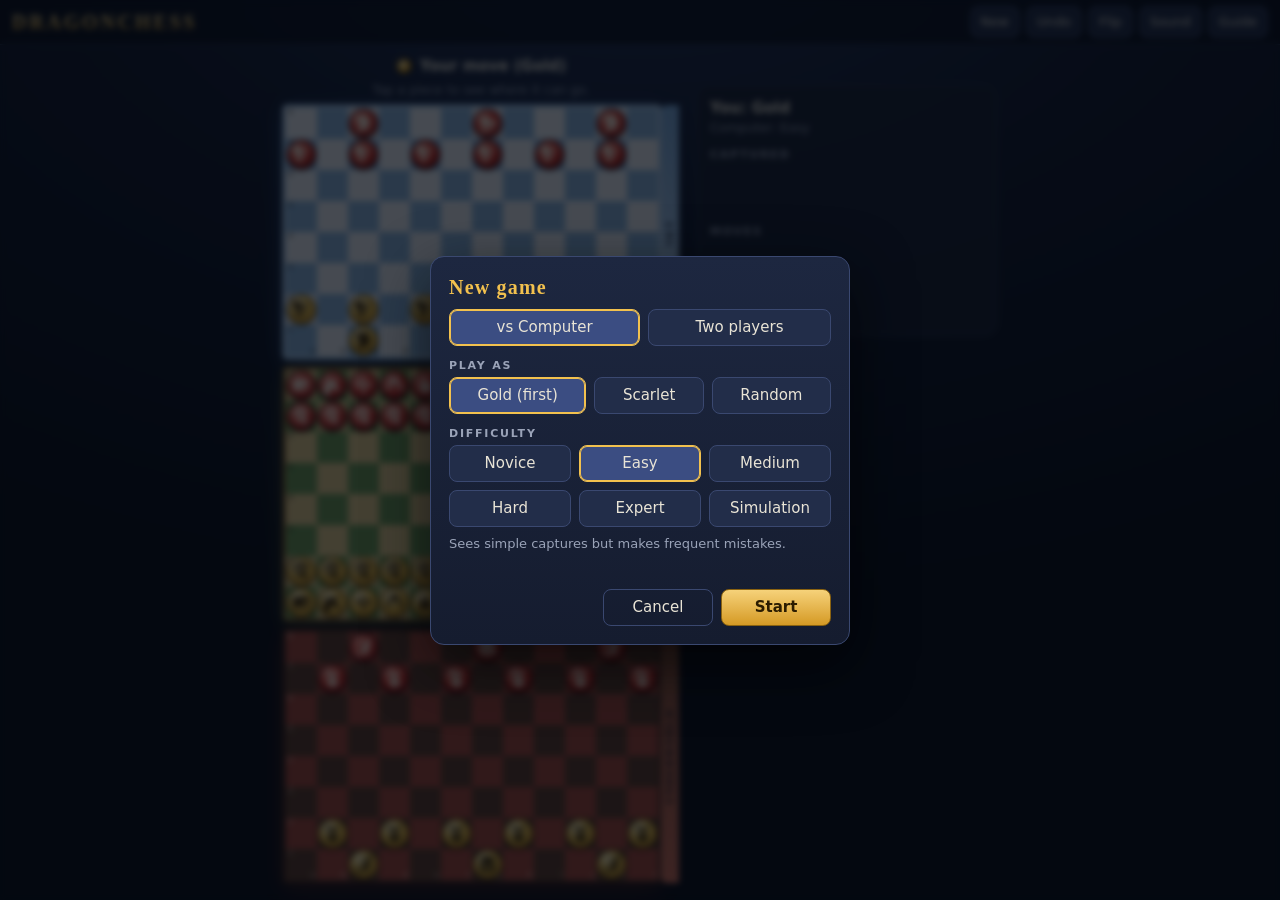
==== index.html @ 4b5217d4 "Wyvern: tighten King test; keep no-cache hint to the Wyvern page only Claude-Session: https://claude" ====
<!DOCTYPE html>
<html lang="en">
<head>
<meta charset="utf-8">
<meta name="viewport" content="width=device-width,initial-scale=1,viewport-fit=cover">

<meta name="theme-color" content="#0d1322">
<title>Dragonchess</title>
<link rel="icon" href="data:image/svg+xml,%3Csvg%20xmlns%3D%22http%3A%2F%2Fwww.w3.org%2F2000%2Fsvg%22%20viewBox%3D%220%200%20512%20512%22%3E%3Ccircle%20cx%3D%22256%22%20cy%3D%22256%22%20r%3D%22256%22%20fill%3D%22%23d59a25%22%2F%3E%3Cpath%20transform%3D%22translate(64%2064)%20scale(.75)%22%20fill%3D%22%233b2500%22%20d%3D%22M188.8%2020.38c-5.3%2026.85%204.6%2055.74%2034.1%2086.52%2011.2-7.29%2031.6-10.94%2050-8.16-46-22.31-66.5-47.13-84.1-78.36zM29.19%2026.62C43.56%2073.08%2081.09%20128.8%20129.6%20168.3%2093.51%20166%2049.93%20153.1%2018.76%20143c24.96%2035.2%2064.17%2052.9%20103.34%2066.3C97.13%20227%2066.99%20245%2018.66%20248c54.64%2019.2%20107.54%208.9%20131.34.7-17.9%2034.9-100.72%2066.2-122.31%2077%2053.26%204.2%20121.71-11%20167.01-32.9%2010%2024.6-1.6%2053.2-10.1%2077.8-1.9%204.5-3.8%208.9-5.7%2013.3%205.1-3.5%2010.1-7%2014.9-10.6%2023.6-16.2%2047.8-31.9%2059.5-58.8%2026.1%2031.2%2062.7%2062.1%20107%2085.4%2017.4%2022.1%2028.3%2049%2034.2%2073.8%208.3-19.1%2013.8-40.2%209.7-60.3%2024.5-3.6%2035.6-29.7%2035.5-54.4-12.6%206.2-15.1%206.3-31.2%208.2%200-10.1.6-12.5-3-28.7-10.3%208.4-21%2011.2-30.8%2011.8%202.1-7.6%203-19.5%203.7-27.3-13%207.1-19.2%209.7-30.1%2010.8-.4-10.9-.1-20-4.1-30.4-29.6%2019-48.6%201.5-68-21.3%2019.8-17%2096.4-21.8%2095.1%207.1%2014-7.3%2018.8-11.2%2023.6-15.9%209.1%208.5%2013.4%2020.9%2015.1%2031.4%209.3-9.4%2010.3-10.5%2017.1-23.8%205.7%2010.1%208.8%2017%2010.7%2030.6%208.5-6.2%2015.4-13.1%2019.8-21.4%207.5%2015.5%208.3%2016%2012.4%2033%2017.8-13.1%2021.8-31.2%2022.8-47.6%202-33-.3-108.2-31-142.9%201.7%2036.3-13.1%2070-33.8%2080.7-12.6%204.9-96.5-74.6-137.6-93.3-23.5-10.2-48.1%207.1-67.8%209.3C147%20106.2%2083.57%2070.94%2029.19%2026.62zM296.1%20152.8c13.3%2020.9%2032.2%2036.9%2060.1%2055-19.4%202.9-65.8-6.7-77.7-24-5.5-7.9%207.1-21.3%2017.6-31zM180.6%20319.1c-14.4%206.2-29.2%2010.9-43.8%2014.3-2.4%203.6-4.6%207.1-6.7%2010.5%2014.8%205.3%2031.5%207%2044.1%202.8%203.3-9.8%205.5-19.3%206.4-27.6zm-68%2019.1l-10.2%201.5c-31.81%2036.6-61.9%20103.2-48.24%20151.9h36.13c-11.12-37.7-16.53-87.1%2022.31-153.4zm8.5%2021.5c-5.9%2011.4-10.4%2022.1-13.8%2032.1%2012.9%206.7%2029.1%208.9%2044.8%208.2%204.6-10.5%209.8-21.8%2014.6-33.3-15.4%201.8-31.4-1.4-45.6-7zm111.4%206.6c-12%2010.5-25.2%2020.3-38.9%2029.6%207%2034%2033.4%2063.4%2073.9%2095.7h83.3c-57.2-31.8-94.6-73.3-118.3-125.3zm-130%2043.2c-2.5%2011.8-3.3%2022.7-3%2032.9%2037.3%2014.2%2062.5%2013.5%2097.5%204.1-7.2-10.3-13-21-16.9-32.3-32.7%209.4-55.4%205.7-77.6-4.7zm106.6%2052.4c-38.1%2010.9-68.8%2013.2-107.5.3%201.8%2010.4%204.5%2020.1%207.5%2029.4h130.1c-11.3-9.8-21.4-19.6-30.1-29.7z%22%2F%3E%3C%2Fsvg%3E">
<style>
:root{--cell:36px;--gold:#f2c14e;--ink:#e9e4d6;--dim:#9aa3b8;--bg:#0d1322;--card:#182033;--line:#2b3654}
*{box-sizing:border-box;-webkit-tap-highlight-color:transparent}
html,body{margin:0;height:100%}
body{background:radial-gradient(1200px 700px at 50% -10%,#24345c 0%,#111a30 45%,#080c17 100%) fixed #0d1322;color:var(--ink);
  font:15px/1.4 "Segoe UI",system-ui,-apple-system,Roboto,Helvetica,Arial,sans-serif;overscroll-behavior:none;touch-action:manipulation;
  -webkit-user-select:none;user-select:none}
button{font:inherit;color:var(--ink);background:#222d49;border:1px solid #3a4870;border-radius:8px;padding:7px 12px;cursor:pointer;
  transition:background .15s,border-color .15s,transform .05s}
button:hover{background:#2c3a5e;border-color:#5669a0}
button:active{transform:translateY(1px)}
button:focus-visible{outline:2px solid var(--gold);outline-offset:2px}
button.primary{background:linear-gradient(#f6d27a,#d59a25);color:#2b1c00;border-color:#8a6210;font-weight:700}
button.primary:hover{background:linear-gradient(#ffe096,#e0a52c)}
button.ghost{background:transparent}
button.on{background:#3b4d82;border-color:var(--gold);box-shadow:0 0 0 1px var(--gold) inset}
button.off{opacity:.55}

#top{display:flex;align-items:center;justify-content:space-between;gap:8px;padding:6px 12px;padding-top:max(6px,env(safe-area-inset-top));
  background:rgba(8,12,23,.72);border-bottom:1px solid var(--line);-webkit-backdrop-filter:blur(6px);backdrop-filter:blur(6px)}
#top h1{margin:0;font:700 20px/1 Georgia,"Palatino Linotype","Times New Roman",serif;letter-spacing:.14em;text-transform:uppercase;
  background:linear-gradient(#ffe7a3,#d59a25);-webkit-background-clip:text;background-clip:text;color:transparent}
#top nav{display:flex;gap:6px}
#top nav button{padding:6px 10px;font-size:13px}

#main{display:flex;flex-direction:column;align-items:center;padding:6px 8px 16px}
body.wide #main{flex-direction:row;align-items:flex-start;justify-content:center;gap:18px}
#play{display:flex;flex-direction:column;align-items:center;min-width:0}
#status{display:flex;align-items:center;gap:8px;height:30px;font-weight:600;font-size:15px}
#turnTok{width:16px;height:16px;border-radius:50%;border:2px solid #000;flex:none}
#turnTok.gold{background:radial-gradient(circle at 35% 30%,#fff3c4,#e5ad2e 60%,#a36c08);border-color:#5d3d00}
#turnTok.scarlet{background:radial-gradient(circle at 35% 30%,#ff9d8c,#d92c20 60%,#7e0d0d);border-color:#3d0505}
#spin{width:14px;height:14px;border-radius:50%;border:2px solid #56648c;border-top-color:var(--gold);animation:spin .8s linear infinite}
#spin[hidden]{display:none}
@keyframes spin{to{transform:rotate(360deg)}}
#info{height:20px;max-width:calc(var(--cell)*12 + 24px);font-size:12.5px;color:var(--dim);white-space:nowrap;overflow:hidden;text-overflow:ellipsis;margin-bottom:4px}
#info b{color:var(--ink)}

#boards{display:flex;flex-direction:column;gap:8px}
.bwrap{display:flex;align-items:stretch}
.blabel{width:18px;writing-mode:vertical-rl;transform:rotate(180deg);text-align:center;font:700 10px/18px Georgia,serif;letter-spacing:.22em;
  text-transform:uppercase;border-radius:0 6px 6px 0;color:#0b1020}
.board{display:grid;grid-template-columns:repeat(var(--cols,12),var(--cell));grid-auto-rows:var(--cell);border:3px solid;border-radius:4px;position:relative}
.cell{position:relative;width:var(--cell);height:var(--cell)}
.b3 .blabel{background:linear-gradient(#cfe6ff,#7fb1e6)}
.b3 .board{border-color:#bcd8f5;box-shadow:0 0 0 1px #4b79ae,0 6px 22px rgba(90,160,255,.28)}
.b3 .cell.l{background:#f3f8ff}.b3 .cell.d{background:#8fbbe6}
.b2 .blabel{background:linear-gradient(#f1d88f,#7fae62)}
.b2 .board{border-color:#8a6a35;box-shadow:0 0 0 1px #3d2c10,0 6px 22px rgba(160,200,90,.2)}
.b2 .cell.l{background:#ecd391}.b2 .cell.d{background:#6f9f58}
.b1 .blabel{background:linear-gradient(#d4705a,#8a5238)}
.b1 .board{border-color:#4a2a20;box-shadow:0 0 0 1px #1c0d08,0 6px 22px rgba(255,80,40,.2)}
.b1 .cell.l{background:#a8483a}.b1 .cell.d{background:#5e3c2b}
.coord{position:absolute;font:700 calc(var(--cell)*.22)/1 system-ui,sans-serif;opacity:.6;pointer-events:none;color:#111}
.b1 .coord{color:#f4dccc}
.coord.f{right:2px;bottom:1px}.coord.r{left:2px;top:1px}

.piece{position:absolute;left:7%;top:7%;width:86%;height:86%;border-radius:50%;z-index:2;cursor:pointer;
  transition:transform .3s cubic-bezier(.2,.8,.25,1),opacity .25s;will-change:transform}
.piece svg{position:absolute;left:14%;top:14%;width:72%;height:72%;display:block;pointer-events:none}
.piece.gold{background:radial-gradient(circle at 35% 28%,#fff6cf 0%,#f3c64f 45%,#c98f17 100%);
  box-shadow:0 0 0 calc(var(--cell)*.045) #5d3d00,0 calc(var(--cell)*.07) calc(var(--cell)*.1) rgba(0,0,0,.55),inset 0 -2px 3px rgba(120,70,0,.45)}
.piece.gold svg{fill:#3b2500}
.piece.scarlet{background:radial-gradient(circle at 35% 28%,#ffa797 0%,#d93226 48%,#8d1212 100%);
  box-shadow:0 0 0 calc(var(--cell)*.045) #2e0303,0 calc(var(--cell)*.07) calc(var(--cell)*.1) rgba(0,0,0,.55),inset 0 -2px 3px rgba(60,0,0,.5)}
.piece.scarlet svg{fill:#fff4e2}
.piece.moving{z-index:60}
.piece.dying{opacity:0;transform:scale(.4);z-index:1}
.piece.burn{animation:burn .45s forwards}
@keyframes burn{30%{filter:brightness(2.4) saturate(2);transform:scale(1.15)}100%{opacity:0;transform:scale(.3);filter:brightness(3)}}
.cell.frozen .piece{filter:saturate(.35) brightness(1.1)}
.cell.frozen::after{content:"";position:absolute;inset:2%;border-radius:50%;z-index:3;pointer-events:none;
  box-shadow:0 0 0 2px #bfeaff inset,0 0 8px 2px #7fd4ff;background:radial-gradient(circle,rgba(190,235,255,.05) 40%,rgba(160,225,255,.45))}

.cell.last{box-shadow:inset 0 0 0 100px rgba(255,235,90,.38)}
.cell.col{box-shadow:inset 0 0 0 2px rgba(255,255,255,.75)}
.cell.sel{box-shadow:inset 0 0 0 100px rgba(80,220,140,.55)}
.cell.check{box-shadow:inset 0 0 0 100px rgba(255,40,40,.6);animation:pulse 1s infinite alternate}
@keyframes pulse{to{box-shadow:inset 0 0 0 100px rgba(255,40,40,.25)}}
.cell.tgt,.cell.cap,.cell.rem{cursor:pointer}
.cell.tgt::before{content:"";position:absolute;left:34%;top:34%;width:32%;height:32%;border-radius:50%;z-index:4;pointer-events:none;
  background:#27e08a;box-shadow:0 0 0 2px rgba(0,40,20,.75),0 0 8px #27e08a}
.cell.cap::before{content:"";position:absolute;inset:3%;border-radius:50%;z-index:4;pointer-events:none;
  box-shadow:0 0 0 calc(var(--cell)*.09) #27e08a inset,0 0 0 2px rgba(0,40,20,.75)}
.cell.rem::before{content:"";position:absolute;inset:3%;border-radius:50%;z-index:4;pointer-events:none;
  box-shadow:0 0 0 calc(var(--cell)*.09) #ff9a1f inset,0 0 10px 3px #ff6a00;animation:flame .6s infinite alternate}
@keyframes flame{to{box-shadow:0 0 0 calc(var(--cell)*.09) #ffd23f inset,0 0 14px 5px #ff3d00}}

#panel{width:100%;max-width:calc(var(--cell)*12 + 24px);margin-top:12px;background:rgba(24,32,51,.85);border:1px solid var(--line);border-radius:12px;padding:12px}
body.wide #panel{width:300px;margin-top:34px;display:flex;flex-direction:column;max-height:calc(100vh - 110px)}
#panel h2{margin:12px 0 6px;font:700 11px/1 system-ui,sans-serif;letter-spacing:.16em;text-transform:uppercase;color:var(--dim)}
#matchup{font-weight:600}
#matchup small{display:block;color:var(--dim);font-weight:400}
.caps{display:flex;flex-wrap:wrap;gap:2px;min-height:24px}
.caps .mini{position:relative;width:22px;height:22px}
.caps .mini .piece{cursor:default;--cell:22px}
#movelist{margin:0;padding:0;list-style:none;display:grid;grid-template-columns:2.2em 1fr 1fr;gap:2px 6px;font:12.5px/1.5 ui-monospace,Consolas,Menlo,monospace;
  max-height:220px;overflow:auto;align-content:start;grid-auto-rows:min-content;-webkit-user-select:text;user-select:text}
body.wide #movelist{max-height:none;flex:1;min-height:80px}
#movelist .n{color:var(--dim);text-align:right}
#movelist .mv{padding:0 4px;border-radius:4px;white-space:nowrap}
#movelist .mv.cur{background:#35446f;color:#fff}

.modal{position:fixed;inset:0;z-index:100;background:rgba(4,7,14,.72);display:flex;align-items:center;justify-content:center;padding:14px;
  -webkit-backdrop-filter:blur(3px);backdrop-filter:blur(3px);animation:fade .18s}
.modal[hidden]{display:none}
@keyframes fade{from{opacity:0}}
.card{background:linear-gradient(#1d2740,#151c2f);border:1px solid #3a4870;border-radius:14px;padding:18px;width:100%;max-width:420px;max-height:100%;overflow:auto;
  box-shadow:0 20px 60px rgba(0,0,0,.6)}
.card.wide{max-width:720px}
.card.center{text-align:center}
.card h2{margin:0 0 10px;font:700 20px/1.2 Georgia,serif;letter-spacing:.06em;color:var(--gold)}
.card h3{margin:14px 0 6px;font:700 11px/1 system-ui,sans-serif;letter-spacing:.16em;text-transform:uppercase;color:var(--dim)}
.row{display:flex;flex-wrap:wrap;gap:8px}
.row>button{flex:1 1 auto}
.row.end{justify-content:flex-end;margin-top:18px}
.row.end>button{flex:0 0 auto;min-width:110px}
.row.between{justify-content:space-between;align-items:center}
.row.between>button{flex:0 0 auto}
.note{color:var(--dim);font-size:13px;margin:8px 0 0;min-height:36px}
#guideBody{-webkit-user-select:text;user-select:text}
#guideBody p,#guideBody li{color:#cfd6e6;font-size:14px}
#guideBody ul{padding-left:18px;margin:6px 0}
.gp{display:flex;gap:12px;padding:10px 0;border-top:1px solid var(--line)}
.gp .tok{position:relative;flex:none;width:44px;height:44px;--cell:44px}
.gp .tok .piece{cursor:default}
.gp h4{margin:0 0 2px;font-size:15px}
.gp h4 small{font-weight:400;color:var(--dim);margin-left:6px}
.gp ul{margin:0}
.credits{font-size:12px;color:var(--dim);border-top:1px solid var(--line);padding-top:10px;margin-top:6px}
.credits a{color:#9fc2ff}
@media (max-width:480px){#top{padding-left:8px;padding-right:8px}#top h1{font-size:13px;letter-spacing:.03em}#top nav{gap:3px}#top nav button{padding:6px 6px;font-size:12px}}
@media (prefers-reduced-motion:reduce){.piece{transition:none}.cell.check,.cell.rem::before{animation:none}}
#optLevel>button{flex:1 1 28%}
.cell.pend{box-shadow:inset 0 0 0 100px rgba(255,160,40,.55)}

</style>
</head>
<body>
<svg width="0" height="0" style="position:absolute" aria-hidden="true"><defs><symbol id="pc-S" viewBox="0 0 512 512"><path d="M192.83 24.426c-14.71 1.688-27.402 8.33-38.143 17.437 21.23 13.037 42.044 30.898 61.172 49.701 11.727 11.528 22.782 23.42 32.816 34.805 2.442-4.263 4.944-8.626 7.532-13.092-4.309-38.254-34.612-87.21-63.377-88.851zM71.886 46.303c-28.61 18.45-40.203 39.995-42.605 63.398-.15 74.543 63.687 152.073 122.455 179.155-28.275 12.217-60.633 32.6-76.461 55.98-11.387 19.032-10.034 31.734 7.072 40.14 34.057 16.282 67.59 8.121 96.186-7.785-7.344-3.524-14.805-7.242-22.362-10.962 44.88-10.627 66.885-45.326 91.797-75.745.059-6.436.504-13.327 1.325-20.502a43.516 43.516 0 0 1-5.502 1.524c-6.904 9.334-14.834 17.74-24.063 24.5 2.14 10.716-3.044 22.63-12.478 30.2-12.624 10.126-31.187 11.141-41.143-1.268-9.956-12.41-4.94-30.31 7.684-40.438 10.637-8.535 25.492-10.597 35.861-3.607 3.691-2.802 7.176-5.973 10.478-9.44-19.17-5.932-51.374-15.938-56.818-34.84-1.342-4.912.81-12.057 5.219-15.408 37.102-28.196 54.783-52.147 70.605-78.478-10.657-12.265-22.785-25.439-35.896-38.327-32.68-30.98-92.798-81.056-131.354-58.097zm381.455 1.342L438.308 71.58l-27.53-6.406 18.12 21.693-14.598 24.201 26.229-10.527 18.508 21.361-1.908-28.199 26.035-10.998-27.409-6.9zM286.636 97.768c-31.881 49.744-43.506 88.443-104.685 135.77 13.843 12.594 33.702 21.043 51.474 21.064 8.487-.088 14.172-2.306 17.625-7.059 11.48-15.8 15.656-39.606 21.385-62.818 5.73-23.213 13.931-47.302 37.625-58.055 20.1-5.935 38.659 2.736 55.143 11.6 1.529-4.12 2.463-8.88 2.365-13.694-1.157-34.505-68.383-40.598-80.932-26.808zm139.784 22.289l-20.05 73.98c6.298-.42 12.578 1.362 17.339 4.834l20.084-74.107zM317.498 143.06c-14.519 6.588-20.98 21.077-26.16 40.449 3.481 7.099 8.888 12.376 15.466 14.648 15.531 5.364 35.634-6.645 43.217-30.035 1.783-5.5 2.636-10.925 2.711-16.08-9.606-5.248-25.954-13-35.234-8.982zm-31.526 63.002c-3.265 14.198-7.083 29.01-14.289 42.363-2.701 12.403-4.405 24.449-5.086 35.013 13.039 7.148 29.31 10.761 42.942 8.446 12.331-11.85 28.684-27.948 27.936-43.933-.553-8.697-5.006-20.166-7.471-33.02-17.208 4.562-31.691 2.43-44.032-8.87zm110.436 16.447c-2.267 7.933 1.41 14.15 6.047 15.29 4.637 1.141 11.153-2.568 13.42-10.501 2.267-7.934-1.412-14.152-6.05-15.293-6.508-.905-12.2 6.554-13.417 10.504zm-7.584 28.603c-3.453 9.805-7.315 19.06-14.48 28.305-6.839-6.749-12.912-14.547-18.268-22.84-1.097 7.625-4.754 14.066-8.518 19.486 9.168 11.889 17.428 19.544 28.23 28.495 14.257-13.76 24.77-32.23 30.587-48.825-6.38.516-12.674-1.153-17.551-4.62zm-203.77 47.426c-6.589 5.286-7.21 12.266-4.908 15.135 2.302 2.869 9.251 3.776 15.84-1.51s7.208-12.266 4.906-15.135c-4.943-4.1-11.831-1.63-15.838 1.51zm77.295 2.97c-14.904 18.19-31.895 45.95-63.98 65.055 41.127 18.595 78.3 29.021 104.463 28.729 5.59-28.393 8.762-56.945 1.767-84.805-15.255.425-29.374-2.567-42.25-8.978zm-42.006 93.89c-5.72 9.016-12.532 17.725-20.484 25.923-7.492-4.257-15.117-8.599-22.982-12.527l-8.043 16.103c5.532 2.764 11.165 6.01 16.927 9.397-18.288 15.027-41.164 27.595-69.029 36.078l5.242 17.22c32.565-9.913 59.247-25.254 80.239-43.76 22.665 10.31 42.29 18.374 63.117 17.056 13.743-12.908 22.215-31.465 27.238-47.662-5.966-.39-12.177-1.172-18.598-2.307-4.06 11.875-9.111 24.142-16.455 32.252-13.847-.06-27.48-5.597-41.437-12.895 8.378-9.091 15.57-18.736 21.595-28.718a386.01 386.01 0 0 1-17.33-6.16z"/></symbol><symbol id="pc-G" viewBox="0 0 512 512"><path d="M219.756 18.604c4.052 15.357 3.397 24.041 25.824 32.28-11.984 2.437-17.24 4.507-36.502-4.966 3.663 15.35 4.19 26.554 30.022 29.95-12.1 29.8-9.43 68.721 6.771 101.05C202.175 135.722 175.955 26.476 180.8 19.01c-16.578 15.218-29.301 30.44-38.373 51.594-17.433 59.912-22.848 130.145 11.465 186.052 18.791 24.069 46.468 35.866 82.117 25.237-19.815 21.2-61.112 22.051-60.274 51.793-23.867.12-62.388 50.074-80.752 28.255-17.04-20.245 42.624-48.484 36.143-74.14-4.908-19.427-42.686-26.202-70.23-49.643 7.915-29.149-15.428-39.194-40.99-45.695 12.544 14.59 14.274 38.384 8.67 52.271.993.497 13.347-1.809 17.945 2.08 19.335 16.358 78.757 33.365 61.193 52.356-21.627 23.384-54.648 50.988-38.718 75.239 18.849 28.694 75.356 19.427 105.27-3.641-.646 21.619-16.875 46.225-47.435 52.722-11.366 1.646-5.19 37.526-33.92 56.473 5.498 4.408 31.43 21.09 38.424 16.185 16.572-11.619 36.787-25.491 61.875 1.211-7.23-29.056-14.994-37.351-56.01-30.507 8.758-9.139 37.773-18.964 55.918-10.903 54.972-19.776 31.988-37.868 66.926-72.05 30.825 9.253 22.75 44.758 43.98 56.726 29.066-5.264 44.414-10.73 51.756-2.137 7.306 9.274 11.514 11.72 29.24 11.084 11.7 2.646 23.577 15.721 2.686 33.266 40.79-5.645 37.187-35.145 10.467-53.123 8.726-30.173 36.299-6.263 48.135 3.957-6.592-41.814-51.232-51.059-69.44-16.371-11.71-8.922-21.316-18.63-40.031-20.047 3.35-27.712-1.264-36.928-8.512-55.35 15.492-14.416 27.208-27.594 37.441-44.102 37.842 7.222 90.616 15.978 79.995 51.612 40.211-42.77-8.803-40.885-4.623-54.281 4.071-13.05 30.22-16.567 39.304 4.453 4-40.592-44.39-41.118-52.69-21.375-19.237-.065-27.955-9.57-43.263-19.854a159.814 159.814 0 0 0 6.06-26.912c16.883-4.655 34.953-7.128 49.891-20.533 25.367 9.855 42.736-4.934 42.174-27.07 0 0-32.033 35.189-33.7-1.795-.681-15.082 18.625-29.18 43.183-13.656-17.624-40.296-63.094-24.75-62.852 16.8-15.843 7.322-28.376 7.113-41.28 2.614-10.32-30.437-43.035-39.44-60.757-52.116-10.889-7.788 9.06-25.721 27.973-17.61 18.912 8.11 36.923-1.29 45.836-10.24-26.242 2.808-48.716-14.667-48.141-17.93.6-3.41 29.811-7.592 51.326 5.825-1.565-34.591-30.833-35.783-52.08-37.105-18.792-34.937-43.299-38.584-71.062-24.748-19.344-1.381-43.732-6.665-61.303-15.277zM85.154 25.355a2.007 2.007 0 0 0-.265.604c.09-.202.174-.402.265-.604zm-.265.604c-43.453 96.534-16.103 179.77 41.088 215.559-20.947-50.153-17.93-106.467-5.967-156.57-19.158-25.464-36.877-52.809-35.121-58.989zm221.45 17.627c1.756 0 29.795 15.652 29.795 15.652l-23.078 3.16z"/></symbol><symbol id="pc-R" viewBox="0 0 512 512"><path d="M188.8 20.38c-5.3 26.85 4.6 55.74 34.1 86.52 11.2-7.29 31.6-10.94 50-8.16-46-22.31-66.5-47.13-84.1-78.36zM29.19 26.62C43.56 73.08 81.09 128.8 129.6 168.3 93.51 166 49.93 153.1 18.76 143c24.96 35.2 64.17 52.9 103.34 66.3C97.13 227 66.99 245 18.66 248c54.64 19.2 107.54 8.9 131.34.7-17.9 34.9-100.72 66.2-122.31 77 53.26 4.2 121.71-11 167.01-32.9 10 24.6-1.6 53.2-10.1 77.8-1.9 4.5-3.8 8.9-5.7 13.3 5.1-3.5 10.1-7 14.9-10.6 23.6-16.2 47.8-31.9 59.5-58.8 26.1 31.2 62.7 62.1 107 85.4 17.4 22.1 28.3 49 34.2 73.8 8.3-19.1 13.8-40.2 9.7-60.3 24.5-3.6 35.6-29.7 35.5-54.4-12.6 6.2-15.1 6.3-31.2 8.2 0-10.1.6-12.5-3-28.7-10.3 8.4-21 11.2-30.8 11.8 2.1-7.6 3-19.5 3.7-27.3-13 7.1-19.2 9.7-30.1 10.8-.4-10.9-.1-20-4.1-30.4-29.6 19-48.6 1.5-68-21.3 19.8-17 96.4-21.8 95.1 7.1 14-7.3 18.8-11.2 23.6-15.9 9.1 8.5 13.4 20.9 15.1 31.4 9.3-9.4 10.3-10.5 17.1-23.8 5.7 10.1 8.8 17 10.7 30.6 8.5-6.2 15.4-13.1 19.8-21.4 7.5 15.5 8.3 16 12.4 33 17.8-13.1 21.8-31.2 22.8-47.6 2-33-.3-108.2-31-142.9 1.7 36.3-13.1 70-33.8 80.7-12.6 4.9-96.5-74.6-137.6-93.3-23.5-10.2-48.1 7.1-67.8 9.3C147 106.2 83.57 70.94 29.19 26.62zM296.1 152.8c13.3 20.9 32.2 36.9 60.1 55-19.4 2.9-65.8-6.7-77.7-24-5.5-7.9 7.1-21.3 17.6-31zM180.6 319.1c-14.4 6.2-29.2 10.9-43.8 14.3-2.4 3.6-4.6 7.1-6.7 10.5 14.8 5.3 31.5 7 44.1 2.8 3.3-9.8 5.5-19.3 6.4-27.6zm-68 19.1l-10.2 1.5c-31.81 36.6-61.9 103.2-48.24 151.9h36.13c-11.12-37.7-16.53-87.1 22.31-153.4zm8.5 21.5c-5.9 11.4-10.4 22.1-13.8 32.1 12.9 6.7 29.1 8.9 44.8 8.2 4.6-10.5 9.8-21.8 14.6-33.3-15.4 1.8-31.4-1.4-45.6-7zm111.4 6.6c-12 10.5-25.2 20.3-38.9 29.6 7 34 33.4 63.4 73.9 95.7h83.3c-57.2-31.8-94.6-73.3-118.3-125.3zm-130 43.2c-2.5 11.8-3.3 22.7-3 32.9 37.3 14.2 62.5 13.5 97.5 4.1-7.2-10.3-13-21-16.9-32.3-32.7 9.4-55.4 5.7-77.6-4.7zm106.6 52.4c-38.1 10.9-68.8 13.2-107.5.3 1.8 10.4 4.5 20.1 7.5 29.4h130.1c-11.3-9.8-21.4-19.6-30.1-29.7z"/></symbol><symbol id="pc-W" viewBox="0 0 512 512"><path d="M253.714 20.358c-8.79.075-17.448.82-25.89 2.308-46.55 8.208-89.423 26.157-121.225 52.065-31.803 25.908-52.572 59.39-56.316 100.053l-.004.04-.004.04c-8.45 83.885 39.397 152.37 65.604 181.553 5.21 5.804 7.064 13.574 6.533 20.862-.53 7.288-3.04 14.494-6.598 21.838-7.114 14.688-18.703 30.06-31.03 44.457-13.957 16.303-27.375 29.703-37.75 39.627 7.203-1.214 14.764-4.37 22.67-9.368 14.66-9.265 29.554-24.475 42.097-41.298 12.543-16.824 22.807-35.28 28.802-50.586 2.998-7.654 4.912-14.54 5.614-19.72.7-5.178-.177-8.39-.354-8.687-15.34-25.73-31.257-52.027-40.687-79.112-9.43-27.085-12.2-55.565-.073-83.35 25.223-57.79 78.02-85.085 130.772-89.605 52.61-4.508 105.963 12.396 136.545 44.71l23.292 22.474 69.254-41.47c-20.34-26.314-55.49-55.33-96.24-76.257-33.546-17.226-70.702-28.978-106.18-30.428-2.957-.12-5.902-.17-8.832-.144zM372.42 146.184l-.058-.057.31.313c-.083-.087-.17-.17-.25-.256zM244.814 118.95c-2.468.102-4.935.245-7.4.457-3.562.305-7.11.73-10.64 1.255l9.628 45.077c5.76-1.637 11.657-2.823 17.646-3.564l-9.233-43.226zm43.85 3.658c-4.866 12.845-7.33 25.916-6.978 39.04 6.034.48 12.086 1.335 18.12 2.557-.868-12.19 1.306-24.43 6.362-36.98-5.66-1.82-11.515-3.363-17.504-4.617zm-106.672 11.79c-6.112 3.028-12 6.54-17.612 10.532 17.55 8.862 29.7 22.763 34.715 39.594 4.936-3.84 10.145-7.183 15.564-10.063-6.122-16.257-17.577-30.086-32.666-40.063zm88.136 44.796c-1.156-.002-2.308.014-3.457.047-2.675.076-5.328.242-7.952.502-41.993 4.176-77.31 30.258-87.475 90.07-2.198 12.94 4.293 42.822 12.246 67.66 7.952 24.836 16.634 45.517 16.634 45.517l.504 1.198.143 1.295c1.96 17.7-9.11 34.967-21.212 52.26-8.036 11.486-16.43 22.104-23.97 31.72 24-1.35 45.963-11.985 67.177-30.947-.124-.5-.17-.71-.313-1.297-.866-3.594-1.955-8.697-1.687-14.68.446-9.983 5.674-21.958 18.818-31.868-24.577-35.02-28.898-78.757-24.06-115.027l.886-6.65 6.626-1.05c58.715-9.29 97.246-28.81 139.34-54.593-27.566-21.88-61.198-34.115-92.25-34.158zm120.197 37.84c-48.424 30.517-91.56 55.67-157.556 67.35-3.253 33.408 2.427 71.84 25.226 100.798 12.607.61 23.264 6.977 29.904 16.184 6.747 9.353 9.946 21.162 10.83 33.628 23.288 21.426 62.97 39.024 97.764 56.655-3.17-39.444-.296-76.34-14.538-114.11l-62.842-25.3-.062-.027c-14.313-6.018-23.332-13.792-26.512-24.03-3.18-10.236-.874-19.966 1.188-31.064l2.2-11.852 10.74 5.476c23.407 11.94 51.394 20.52 77.548 20.065l6.582-.116 2.103 6.238c10.593 31.436 12.912 56.612 15.752 82.203l7.787 3.113c4.126-29.38 1.912-68.686-3.862-104.425-5.463-33.817-14.72-65.03-22.252-80.788zM223.397 441.148c-.01.444.094.455.01.04-.002-.008-.01-.033-.01-.04z"/></symbol><symbol id="pc-O" viewBox="0 0 512 512"><path d="M236.422 98.393c-126.642-1.276-206.07 46.77-212.058 83.93-2.977 41.18-4.165 83.628-4.016 124.617l4.31 3.796c3.963-15.315 6.47-31.843 14.122-44.085 1.3 27.18 5.068 58.562 11.369 82.067-2.477 24.988-2.118 47.99-3.436 72.978 21.158 12.726 60.485 10.65 67.541 1.986 2.936-20.695 4.981-42.58 3.973-68.535l7.592-35.355c6.418-14.587 25.29-17.243 23.406-31.799l17.828-2.467c.355 25.196-14.375 27.1-24.713 41.653 12.994 5.357 14.676 3.886 24.059 5.124 23.848 2.742 45.234 3.774 67.802-8.175l-3.101-17.541 17.723-3.135 3.064 17.328c4.22 14.097 11.996 104.392 18.559 108.361 13.411 6.417 53.823 6.417 55.472-5.312 1.647-45.786 3.861-90.1-5.07-133.242 3.702-4.1 7.34-8.112 10.928-12.096-20.178-10.157-44.214-25.838-57.62-41.797-9.037-17.21-13.75-38.688-17.304-56.256-2.546-12.943-4.3-26.074-3.81-37.486.244-5.706 1.003-11.018 2.982-15.938 19.848-20.186 56.606-35.68 79.58-46.503-33.273-7.269-71.55 7.386-99.182 17.882zm128.934-9.931c-29.757 10.977-72.215 22.174-92.633 45.267-.807 2.008-1.51 5.563-1.7 9.994-.38 8.863 1.097 21.093 3.487 33.243 2.39 12.15 5.644 24.32 8.53 33.642 1.442 4.662 2.797 8.624 3.865 11.44 15.216 22.215 45.646 39.625 67.966 44.959l14.495-28.713c-11.574-15.04-13.779-35.226-4.59-50.352 4.932-6.143 9.727-10.553 16.982-10.416 4.545.109 9.194 1.996 12.856 5.045 25.905 21.572 49.481 48.69 83.37 70.66-.136-6.626-.26-12.94-.243-18.761.026-9.03-18.924-97.759-50.614-139.553-22.918-5.83-40.343-9.14-61.771-6.455zm68.883 76.232c4.327-.07 8.421.563 11.857 2.319.061 4.922-.298 10.035-10.887 16.152-4.501-4.72-11.239-10.838-17.908-15.627 5.427-1.506 11.374-2.754 16.938-2.844zm-54.233 32.838c-2.263 3.593-3.912 11.657-2.703 17.531 1.402 6.812 9.062 16.901 21.55 26.47 12.49 9.567 29.242 18.77 46.753 26.087 15.609 6.522 31.748 11.435 46.058 14.19-49.78-25.118-79.482-61.19-108.566-85.409-1.548-1.595-2.387.034-3.092 1.131zm58.914 86.797c.526 23.427-2.416 50.265-17.086 59.894-11.128 7.306-33.235 1.34-38.41-10.925-3.657-8.667 15.567-15.677 13.408-24.832-1.718-7.287-11.033-14.374-18.375-12.912-17.881 3.558-34.905 28.836-29.3 46.185 10.14 31.387 62.177 51.105 91.875 36.75 27.49-13.288 35.058-46.714 36.808-81.19-12.704-3.13-25.983-7.579-38.92-12.97zm-200.681 52.52a129.415 129.415 0 0 1-9.993 4.34l-8.67 77.603c1.22 8.802 15.819 12.647 30.385 12.81zm-100.65 4.519c-1.341 10.733-2.367 21.785-3.073 30.953-1.545 20.225-2.483 41.562-2.496 51.49 18.869 11.927 54.798 4.533 53.105-2.005-.656-27.278-6.002-49.806-12.58-73.717-11.983-1.258-23.524-3.864-34.957-6.721z"/></symbol><symbol id="pc-U" viewBox="0 0 512 512"><path d="M494 20L304.887 143.357c16.494 14.608 32.743 22.57 44.963 36.97zM298.346 93.594c-12.58.436-26.59 4.984-38.047 11.77-7.64 4.523-14.115 9.97-18.304 15.142-4.19 5.173-5.79 9.832-5.648 12.668l.283 5.73-5.075 2.676C133.713 193.16 80.945 250.727 18 310.594V494h166.047c6.145-15.424 12.724-33.898 15.086-47.535 1.728-9.977-2.783-21.807-8.23-35.244-5.444-13.436-11.85-28.706-7.63-45.423 3.49-13.827 14.375-25.752 24.096-35.656 4.45-4.534 8.71-8.463 12.075-11.445-6.558-8.577-14.065-20.315-16.51-34.894l17.75-2.978c2.68 15.976 15.203 28.533 22.8 39.24l-.323.23c10.54 14.634 18.892 28.395 30.72 37.546 13.358 10.337 31.484 16.39 66.526 11.49l6.658-.932 2.782 6.124c6.96 15.322 14.372 23.89 21.015 28.423 6.643 4.535 12.63 5.46 18.692 4.79 12.125-1.34 24.29-10.974 27.76-14.264 4.13-3.92 9.657-9.476 13.32-16.124 3.347-6.076 5.073-12.687 3.48-20.744-42.68-37.562-69.592-108.75-90.256-152.6-9.245-19.62-35.786-34.492-52.967-47.95-2.427-1.4-2.675-2.582-3.24-5.154-4.215-19.167 3.188-40.257 10.974-57.298-.096.002-.186-.01-.28-.006zM59.352 136.55c17.863 4.925 37.775 9.665 57.406 14.815 14.803 3.883 29.26 7.935 42.406 12.766 17.914-12.178 37.407-24.123 59.072-35.77-51.62-13.3-109.928-3.148-158.884 8.19zm28.738 26.126c-23.002 4.133-45.974 10.254-67.147 16.662 18.133 3.813 38.298 7.314 58.207 11.242 11.774 2.323 23.337 4.766 34.256 7.643a686.475 686.475 0 0 1 27.403-21.15c-9.044-2.932-18.71-5.698-28.62-8.298-7.952-2.086-16.043-4.098-24.1-6.1zM47.44 202.94c-9.875 2.096-19.728 4.582-29.44 7.29v18.04a2251.165 2251.165 0 0 1 20.172 3.146c10.505 1.7 20.847 3.498 30.734 5.625 8.836-8.185 17.887-16.322 27.268-24.397-6.64-1.56-13.52-3.024-20.508-4.403-9.32-1.838-18.81-3.566-28.227-5.3zM304 224c8.837 0 16 7.163 16 16s-7.163 16-16 16-16-7.163-16-16 7.163-16 16-16zM18 246.512v26.58c4.16.195 8.28.425 12.342.71 7.44-7.2 14.878-14.384 22.387-21.538a604.747 604.747 0 0 0-17.433-3.078A1501.67 1501.67 0 0 0 18 246.512z"/></symbol><symbol id="pc-H" viewBox="0 0 512 512"><path d="M246.78 18.656v101.22c7.988.266 16.003.267 24 0V18.655h-24zm-72.155 110.406v30.813h168.313v-30.813c-55.755 12.73-113.104 12.604-168.313 0zm-150.28 35.063l9.343 37.594 132.187 8.093 9.406.562-.655 9.406c-2.594 38.077 5.257 78.673 25.563 112.44l7.625-146.47-183.47-21.625zm463.186 0l-177.842 20.97 7.187 137.843c16.457-31.775 22.736-68.503 20.375-103.157l-.625-9.405 9.375-.563 132.188-8.093 9.343-37.595zm-260.624 14.438L216.25 383.188v44.187l44.375 66.53 43.03-65.342-13-250h-22.53V429.5h-18.688V178.562h-22.53zM38.186 220.72c3.52 11.234 8.043 23.026 13.345 34.936l104.5-8.562c-.358-6.42-.452-12.835-.28-19.188L38.187 220.72zm435.502 0l-117.563 7.186c.172 6.353.077 12.768-.28 19.188l104.5 8.562c5.3-11.91 9.825-23.702 13.342-34.937zm-315.844 45l-97.72 8c5.446 10.777 11.426 21.472 17.782 31.81l84.063-18.28c-1.735-7.117-3.12-14.322-4.126-21.53zm196.187 0c-1.003 7.207-2.36 14.414-4.092 21.53l84.03 18.28c6.357-10.338 12.338-21.033 17.782-31.81l-97.72-8zM167.19 305.25L88.75 322.313c6.694 9.8 13.67 19.05 20.75 27.468l64.938-26.342c-2.725-5.955-5.143-12.023-7.25-18.188zm177.5 0c-2.107 6.166-4.527 12.232-7.25 18.188l64.937 26.343c7.08-8.415 14.056-17.666 20.75-27.467l-78.438-17.063z"/></symbol><symbol id="pc-T" viewBox="0 0 512 512"><path d="M257.375 32.03C139.957 87.197 42.343 247.886 17.5 367.75c71.742 0 124.22 22.845 162.094 63.03l10.47-11.436c-28.06-28.873-64.935-52.446-113.564-75.906 26.142-65.033 66.028-163.458 116.72-169.188 19.835-2.243 41.05 9.735 64.155 43.438 72.33-120.27 141.014 38.54 180.875 125.75-47.687 25.854-84.5 49.463-112.97 78.718l9.25 10.406c37.335-39.758 89.657-64.812 162.72-64.812C467.784 249.384 377.24 90.37 257.375 32.03zm-79.72 243.314c-15.3-.083-26.405 6.436-26.405 16.656 0 12.58 16.834 26.038 37.594 30.063 20.76 4.024 37.594-2.92 37.594-15.5s-16.835-26.038-37.594-30.063c-3.893-.755-7.657-1.137-11.188-1.156zm156.345 0c-3.53.02-7.295.4-11.188 1.156-20.76 4.025-37.593 17.483-37.593 30.063 0 12.58 16.833 19.524 37.592 15.5 20.76-4.025 37.594-17.484 37.594-30.063 0-10.22-11.105-16.74-26.406-16.656z"/></symbol><symbol id="pc-C" viewBox="0 0 512 512"><path d="M247 29.337v23h-23v18h23v30.71c3.042-.46 6.046-.71 9-.71 2.954 0 5.958.25 9 .71v-30.71h23v-18h-23v-23h-18zm9 89c-2.13 0-4.48.282-7 .805v309.8c4.678-.154 9.322-.154 14 0v-309.8c-2.52-.523-4.87-.805-7-.805zm-25.002 7.318c-17.49 8.458-38.558 23.73-58.012 43.12-30.294 30.198-57.61 69.585-68.416 103.308-18.06 56.354-1.17 117.767 28.424 178.756 43.848-10.937 72.82-17.792 98.004-20.583V125.655zm50.004 0v304.602c25.183 2.79 54.156 9.646 98.004 20.582 29.595-60.99 46.483-122.403 28.424-178.757-10.807-33.723-38.122-73.11-68.416-103.307-19.454-19.39-40.523-34.663-58.012-43.12zM256 446.337c-3.78 0-7.558.033-11.324.09-25.686 1.59-54.423 8.623-103.608 20.922l7.657 15.313c101.827-28.995 112.723-28.995 214.55 0l7.657-15.314c-49.185-12.3-77.922-19.333-103.608-20.923-3.766-.057-7.545-.09-11.324-.09z"/></symbol><symbol id="pc-M" viewBox="0 0 512 512"><path d="M416.125 42.406c-57.576.457-104.863 25.804-144.813 64.875-41.984 41.063-75 97.61-100 155.5.78 4.503 3.06 8.946 7.094 13.658 5.158 6.024 13.183 12.113 23.188 17.593 20.01 10.962 47.79 19.545 75.5 24.47 27.71 4.925 55.505 6.21 75.156 3.438 9.825-1.386 17.538-3.91 21.813-6.563 4.274-2.653 4.916-3.957 4.812-6.625l.72-.03c-3.408-42.828-6-88.797.092-131.94 2.82-19.972 7.668-39.434 15.22-57.624-31.573 31.44-62.918 65.425-86.844 94.72 35.418-70.2 86.2-121.398 141.125-168.97-11.376-1.71-22.42-2.584-33.063-2.5zM155.21 238.994c-2.033-.012-4.053-.012-6.054.006-2.453.022-4.87.065-7.28.125-23.138.575-44.227 2.91-61.876 7.188-23.532 5.703-40.466 14.888-48.78 26.03-8.317 11.144-10.08 24.667-.97 45.532 32.86 75.263 117.185 130.26 207.844 148.594 90.66 18.33 186.108.147 242.28-66.75 13.59-16.185 15.297-29.312 9.938-43.22-5.358-13.908-19.586-28.878-40.78-42.75-14.745-9.65-32.683-18.737-52.75-27.03 1.506 22.59 3.555 44.877 5.124 65.967v.219c.607 11.402-5.49 21.585-14.344 27.938-8.853 6.353-20.268 10.08-33.437 12.406-26.337 4.654-60.026 3.398-93.344-2.188-33.317-5.585-66.085-15.466-90.28-29.312-12.097-6.923-22.145-14.85-28.875-24.47-6.73-9.617-9.76-21.554-6.594-33.374l.095-.375.125-.374c7.637-21.206 16.308-42.79 26.094-64.094-2.053-.032-4.1-.056-6.133-.068zm6.634 46.662c-3.08 7.8-6.017 15.596-8.813 23.344-1.595 6.246-.4 11.407 3.907 17.563 4.374 6.25 12.28 12.923 22.844 18.968 21.128 12.09 52.4 21.78 84.095 27.095 31.694 5.314 64.016 6.28 87 2.22 11.492-2.032 20.53-5.42 25.78-9.19 5.25-3.766 6.864-6.726 6.595-11.78-.517-6.93-1.088-14.027-1.688-21.25-7.448 4.03-16.47 6.367-26.718 7.813-22.732 3.206-51.79 1.665-81.03-3.532-29.242-5.196-58.5-14.055-81.22-26.5-11.36-6.222-21.122-13.34-28.375-21.812-.825-.962-1.62-1.933-2.376-2.938z"/></symbol><symbol id="pc-K" viewBox="0 0 512 512"><path d="M408.256 119.46l-37.7 52.165 19.57 44.426 34.8-37.214-16.67-59.375zm86.074 12.513L384.44 249.498 334.01 135.02l-75.162 132.947-86.948-131.78-33.334 114.122L17.922 132.83l39.3 127.6c1.945-.348 3.94-.54 5.98-.54 18.812 0 34.26 15.452 34.26 34.262 0 13.823-8.346 25.822-20.235 31.22l5.337 17.33c12.425 25.466 71.863 45.152 176.582 47.206 110.805 2.174 178.12-17.54 189.854-47.207h-.002l4.357-20.26c-16.836-2.114-30.02-16.612-30.02-33.986 0-18.81 15.45-34.262 34.263-34.262 3.513 0 6.91.54 10.11 1.54l26.622-123.762zm-391.77 2.04l1.22 56.337 25.56 24.89 9.592-32.842-36.37-48.386zm150.585 2.91l-24.483 51.36 28.955 43.885 24.922-44.08-29.395-51.166zm204.453 135.962c-8.712 0-15.575 6.862-15.575 15.572 0 8.71 6.863 15.574 15.575 15.574s15.572-6.863 15.572-15.573-6.86-15.572-15.572-15.572zM63.2 278.58c-8.71 0-15.573 6.864-15.573 15.574s6.862 15.573 15.574 15.573c8.713 0 15.573-6.862 15.573-15.573 0-8.71-6.86-15.574-15.572-15.574zm130.33 17.842c18.812 0 34.26 15.45 34.26 34.262 0 18.81-15.448 34.26-34.26 34.26-18.813 0-34.262-15.45-34.262-34.26s15.45-34.262 34.26-34.262zm131.234 0c18.812 0 34.26 15.45 34.26 34.262 0 18.81-15.448 34.26-34.26 34.26-18.813 0-34.262-15.45-34.262-34.26s15.45-34.262 34.262-34.262zm-131.235 18.69c-8.713 0-15.573 6.86-15.573 15.572 0 8.71 6.86 15.574 15.572 15.574 8.71 0 15.572-6.864 15.572-15.574s-6.86-15.573-15.573-15.573zm131.234 0c-8.712 0-15.573 6.86-15.573 15.572 0 8.71 6.862 15.574 15.574 15.574s15.574-6.864 15.574-15.574-6.862-15.573-15.574-15.573z"/></symbol><symbol id="pc-P" viewBox="0 0 512 512"><path d="M256 21.938l-4.025 2.01c-96 48-93.455 47.175-189.455 63.175l-8.592 1.432 1.15 8.634c16.125 120.934 48.338 217.868 85.022 285.12 18.34 33.627 37.776 59.85 57.263 78.022C216.85 478.502 236.625 489 256 489s39.15-10.497 58.637-28.668c19.487-18.17 38.922-44.395 57.263-78.02 36.684-67.254 68.897-164.188 85.022-285.123l1.15-8.635-8.592-1.432c-96-16-93.455-15.174-189.455-63.174L256 21.937zM224 64c16 0 16 0 32 16 16-16 16-16 32-16-16 16-16 16-16 32l2.666 48h109.158S400 144 416 128c0 16 0 16-16 32 16 16 16 16 16 32-16-16-32.176-16-32.176-16h-107.38L288 384s0 32 16 64c-16 0-48 0-48-16 0 16-32 16-48 16 16-32 16-64 16-64l11.555-208H128.13S112 176 96 192c0-16 0-16 16-32-16-16-16-16-16-32 16 16 32.13 16 32.13 16h109.204L240 96c0-16 0-16-16-32z"/></symbol><symbol id="pc-D" viewBox="0 0 512 512"><path d="M127.4 14.4c-74.28 104.4-5.3 124.5 37.5 148.1 7.4-16.1 15.9-30.7 27.3-44.4-52-22.1-61.4-70.2-64.8-103.7zm257.2 0c-3.4 33.5-12.8 81.6-64.8 103.7 11.4 13.7 19.9 28.3 27.3 44.4 42.9-23.6 111.7-43.7 37.5-148.1zM256 89.5c-45.3 27.6-62.3 54.4-78.4 94.8 47.9 11.7 108.8 11.7 156.8 0-16.1-40.4-33.1-67.2-78.4-94.8zM148.8 196.1c-5.3 10.3-24.6 74.7-24.8 91.8 4.7-4.9 9.5-9.9 14.2-14.9l6.6 5.8c1.1-25.6 12.6-52.8 25.1-77.5-6.5-1.6-14.5-3.3-21.1-5.2zm214.4 0c-6.2 1.7-15.3 3.9-21.1 5.2 12.4 24.7 24 51.9 25 77.5l6.7-5.8 14.2 14.9c10.5-12.4-19.5-81.5-24.8-91.8zm-173.6 8.8l-7.9 23.8c22.8 6.5 43.6 12.6 69 20l-6.5 17c-5.6-1.6-11.4-3.2-17.1-4.9-2.9 5.8-9.5 9.6-16.7 9.6-10.2 0-18.3-7.2-18.3-16 0-1.3.1-2.5.4-3.7l-16.6-4.7-13.9 41.7 36.1 34.3 14.6-27h86.5l14.7 27 36.1-34.3-13.9-41.7c-5.4 1.5-10.8 3-16.1 4.6.4 1.2.5 2.5.5 3.8 0 8.8-8.1 16-18.4 16-7.3 0-13.9-3.9-16.8-9.7-5.9 1.7-11.7 3.3-17.5 5l-6.6-17c23.2-6.8 44.4-12.9 69.1-20l-8-23.8c-47.7 11.1-84.9 11.1-132.7 0zm-43.2 94.8l-70.42 73.7h47.42l-18.4 48h57.5L147.8 447l37.5-10.9 70.7 61.5 70.7-61.5 37.4 10.9-14.7-25.6h57.5l-18.3-48H436l-70.5-73.7-57.4 49.9-21.9-38.2h-60.7l-21.9 38.2zm91.2 25.7h36.8v18h-36.8z"/></symbol><symbol id="pc-B" viewBox="0 0 512 512"><path d="M439.313 23.094c-14.073-.124-34.5 9.153-60.25 28.875-.54-.5-1.12-.986-1.72-1.44-9.96-7.527-24.127-5.554-31.656 4.407-7.408 9.803-5.613 23.7 3.938 31.313-4.674 14.337-1.07 28.65 7.094 40.125-.335 6.702-2.71 12.345-9.97 18-9.175 7.148-18.937 16.258-28.688 26.97-22.286-11.36-39.37-29.202-54-49.595l2.094-.875c36.75-15.54 22.554-40.264-11.03-26.063-6.733-15.916-14.667-22.693-20.75-22.843-8.893-.22-13.83 13.717-5.314 33.874-41.17 17.408-28.02 42.575 11.032 26.062l1.812-.78c14.265 27.902 33.188 47.988 57.5 62.81-17.14 22.89-32.872 50.29-43.47 80.095-14.762-11.55-29.08-16.705-43.467-16.624-19.66.11-39.445 9.975-60.564 26.47l-.594-.938c-22.67-35.828-47.807-22.65-23.906 15.125-31.142 19.703-20.793 46.652 15.156 23.906 19.496 30.818 45.243 18.597 23.907-15.126l-1.97-3.125c36.48-16.268 63.367-10.887 79.313 20.75-1.173 9.542-1.683 19.22-1.47 28.936-31.58 54.99-83.526 108.47-139.905 74.72C56.43 400.583 31.08 290.24 86.03 264.812c-88.86 14-72.12 158.155-11.343 202.093 68.89 49.802 177.1 9.79 226.47-67.5 9.23-9.248 18.042-19.363 26.343-30.125 28.19 9.79 47.533 34.53 54.78 66.564l-1.842-.125c-39.833-2.513-38.174 25.95-1.782 28.25-2.676 42.446 25.93 38.56 28.25 1.78 44.61 2.818 44.1-25.58 1.78-28.25l-3.436-.22c2.32-47.622-21.094-79.984-52.594-105.592 10.95-19.048 20.074-39.302 26.75-60.032 14.804 17.315 36.6 20.202 65.844 11.125 15.61 38.424 42.24 30.015 25.97-11.25 34.28-13.522 29.2-41.947-10.376-26.342-13.374-33.928-40.953-26.72-26.313 10.406l1.97 4.97c-27.402 6.667-38.812-5.483-47.938-26.127 3.577-21.29 4.258-42.663 1.375-63.375-1.377-9.886 5.03-15.268 11.875-20.437 8.062-.07 16.09-2.327 23.313-7.344 9.9 6.767 23.476 4.636 30.78-5.03 7.53-9.96 5.556-24.128-4.405-31.656-.673-.51-1.385-.984-2.094-1.406C469.22 52.58 464.05 23.31 439.312 23.094z"/></symbol><symbol id="pc-E" viewBox="0 0 512 512"><path d="M177.682 25.404L78.695 81.97l53.743 53.74 77.328 15.465-3.532 17.652-64.79-12.959 27.095 81.287-17.078 5.692-31.328-93.985-44.908-44.91 5.38 58.899-38.287 137.638 59.082 44.313-10.8 14.398-45.157-33.867 26.147 130.73 73.678 11.334L128.308 425H128v-.77l-8.355-20.888 16.71-6.684L140.492 407h18.766L256 390.875 352.742 407h17.479l4.953-24.766 17.652 3.532-14.375 71.873 62.096-16.936 30.086-120.344-30.283-90.847-58.668-44.002-92.202 15.367-2.96-17.754 90.654-15.11 14.287-42.859 17.078 5.692-13.95 41.847 46.405 34.803 13.285-106.293-89.097-44.549-88.104-14.683-29.027 58.054-16.102-8.05L258.5 38.873l-80.818-13.469zm236.634 221.754l3.368 17.684-35.952 6.847c4.658 3.159 8.472 7.518 10.64 13.006 3.624 9.18 1.752 19.208-3.19 27.246-4.943 8.039-12.91 14.59-22.827 18.504-9.915 3.915-20.212 4.574-29.312 2.08-6.576-1.802-12.68-5.465-16.934-10.818l-8.716 47.94-110.89-9.24-7.921-39.602c-4.267 5.846-10.686 9.819-17.625 11.72-9.1 2.494-19.397 1.835-29.312-2.08-9.916-3.915-17.884-10.465-22.827-18.504-4.942-8.038-6.814-18.067-3.19-27.248 2.042-5.17 5.54-9.344 9.833-12.45l-35.315-7.436 3.708-17.614 150.234 31.63 166.228-31.665zM151 283.553c-2.047.051-3.967.318-5.672.785-4.862 1.332-7.714 3.818-8.957 6.967-1.243 3.148-.86 6.914 1.781 11.209 2.469 4.014 6.947 8.05 12.848 10.664v-29.625zm210 .004v29.62c5.901-2.612 10.38-6.65 12.848-10.665 2.64-4.295 3.024-8.059 1.78-11.207-1.242-3.149-4.094-5.637-8.956-6.97-1.704-.466-3.626-.727-5.672-.778zm-52.633 2.107l-60.455 11.514-43.531-9.164 11.115 55.58 81.111 6.76 11.76-64.69zM169 288.762v26.674c.405-.086.817-.165 1.201-.27 4.862-1.332 7.712-3.82 8.955-6.969 1.243-3.148.861-6.912-1.78-11.207-1.795-2.92-4.677-5.84-8.376-8.228zm174 0c-3.699 2.387-6.581 5.307-8.377 8.228-2.64 4.295-3.022 8.059-1.78 11.207 1.244 3.149 4.094 5.637 8.956 6.969.384.105.796.184 1.201.27v-26.674zM147.691 425l18.23 45.574 105.558 16.24 89.095-24.3-1.4-.28L366.62 425h-13.879L256 441.125 159.258 425H147.69z"/></symbol><symbol id="pc-Y" viewBox="0 0 512 512"><path d="M324.97 17.54c.03.034.057.07.087.106l-34.924 32.428 36.904-3.752-15.396 30.12 38.048-16.075c26.147 69.965.623 154.277-52.555 166.262-6.554-25.37-34.13-37.945-36.055-57.382.303.093.604.187.912.27 4.833 1.295 9.736 1.183 14.274-.07l25.138 22.89 20.653-16.377c-7.363 2.836-28.588-1.402-33.25-13.923 3.154-3.24 5.55-7.284 6.793-11.922.485-1.813.757-3.635.86-5.445l11.524 22.777 5.22-16.94c7.625 5.575 12.474 13.605 11.49 21.136l16.673-29.4-72.14-29.56-58.057-48.03 17.1 31.25-48.206-19.753 35.14 31.237c-40.602 28.158-22.085 85.04-1.796 119.29-57.5-9.685-103.128-77.435-95.763-145.03l49.21-21.366-31.08-5.14 29.207-33.417-32.015 11.54c.037-.067.07-.135.107-.202-168.36 66.33-116.413 367-63.728 417.99-.19-1.317-.364-2.58-.54-3.855-14.922-56.244-20.375-125.624-17.5-190.53 3.02-68.237 14.834-131.16 36.794-169.522l16.22 9.283c-18.894 33.008-31.4 94.563-34.345 161.064-1.942 43.86.106 90.022 6.275 132.082 6.124 1.892 15.046 9.615 27.295 23.24-4.818-13.35-6.78-26.5-6.482-38.28 20.286 41.665 67.34 69.234 104.633 62.308 22.444-4.17 41.803-12.73 57.81-24.475l7.31 15.418c-20.068 5.036-22.807 32.635-14.737 55.112 1.748-19.882 11.36-29.794 21.73-32.303-6.598 15.867-4.698 30.623-3.117 44.158 10.15-12.147 21.47-23.793 23.628-39.354 8.738 7.332 12.317 21.49 1.194 39.057 26.32-15.473 31.565-41.994 7.978-57.685l-32.07-34.297c5.918-5.55 11.24-11.6 15.947-18.066l39.28 15.776c-3.942 13.69 5.833 31.512 19.77 43.31-8.055-17.288-4.826-30.08 2.562-37.103 1.63 17.39 10.64 29.193 18.733 40.064 2.73-15.665 6.79-31.493-.213-45.987 11.016 1.56 21.2 11.568 20.338 31.877 14.362-25.313 6.11-49.702-20.742-51.52l-71.135-9.892c12.757-22.982 18.676-49.823 17.015-77.475 14.188-34.708 50.058-11.816 54.523 49.16C394.924 262.27 434.58 304 426.324 367.13c11.808-23.38 21.835-35.013 29.862-36.247-10.772-91.925-40.458-191.57-77.637-250.748l15.823-9.942c50.328 80.106 85.112 220.65 84.88 331.547 42.403-115.912-2.347-356.61-154.282-384.2zm-29.458 476.913l-.026.016-.015.05c.015-.02.027-.044.042-.067zm26.543-318.492h.01v-.007l-.01.008zm-53.348-41.716c.866-.027 1.757.073 2.652.313 4.774 1.28 7.467 5.945 6.187 10.72-1.28 4.776-5.943 7.47-10.72 6.19-4.775-1.28-7.468-5.943-6.188-10.72.96-3.584 3.823-5.993 7.21-6.435.282-.036.568-.06.857-.068zM204.904 297.13c11.878-.2 22.637 6.756 26.172 22.487-.008 35.88-9.557 68.823-42.137 77.412-27.624 7.283-69.725-11.398-84.12-53.663 12.28-21.078 37.362-21.986 62.838 22.592-12.583-41.596 14.386-68.444 37.246-68.83z"/></symbol><symbol id="pc-A" viewBox="0 0 512 512"><path d="M242.9 20.46c6.7 19.75 19.7 41.39 4 50.44-38.6 22.04-81.4 41.5-106.2 90.7C103.3 235.7 91.69 412 29.81 451c48.6 3.8 89.69-16.3 108.89-44.2 7.1 34.3 32.6 67 63 84.7-5.2-29-1.8-59.4 19-92.5 16.5 22.9 31.1 59.3 73.8 75.3-16.4-27.5-13.7-52.8-10.7-84.2 8.8 26.9 38.5 50 72.9 58.9-16.8-18.6-23.9-45.5-21-66 14.6 24.9 43.4 38.4 67.1 39.7-153.3-179.6-48.7-291.6 79.4-194.4-.5-49.7-31.4-66.7-67.2-95.7-.9-15.4-9.6-29.3-17.5-43.36-53.7-9.99-121.5-42.01-154.6-68.78zm81.2 74.88c26.1 10.86 46.2 22.56 56.4 35.46-16.6-3.6-39.8-3.5-70-1.1 15-9.7 16.5-21.7 13.6-34.36z"/></symbol></defs></svg>
<div id="app">
  <header id="top">
    <h1>Dragonchess</h1>
    <nav>
      <button id="bNew" type="button">New</button>
      <button id="bUndo" type="button">Undo</button>
      <button id="bFlip" type="button">Flip</button>
      <button id="bSound" type="button">Sound</button>
      <button id="bGuide" type="button">Guide</button>
    </nav>
  </header>
  <main id="main">
    <section id="play">
      <div id="status"><span id="turnTok"></span><span id="statusText"></span><span id="spin" hidden></span></div>
      <div id="info">Tap a piece to see where it can go.</div>
      <div id="boards"></div>
    </section>
    <aside id="panel">
      <div id="matchup"></div>
      <h2>Captured</h2>
      <div id="capS" class="caps"></div>
      <div id="capG" class="caps"></div>
      <h2>Moves</h2>
      <ol id="movelist"></ol>
    </aside>
  </main>
</div>

<div id="dlgNew" class="modal" hidden>
  <div class="card">
    <h2>New game</h2>
    <div class="row" id="optMode">
      <button type="button" data-v="ai">vs Computer</button>
      <button type="button" data-v="2p">Two players</button>
    </div>
    <div id="aiOpts">
      <div id="sideOpts">
      <h3>Play as</h3>
      <div class="row" id="optSide">
        <button type="button" data-v="1">Gold (first)</button>
        <button type="button" data-v="-1">Scarlet</button>
        <button type="button" data-v="0">Random</button>
      </div>
      </div>
      <h3>Difficulty</h3>
      <div class="row" id="optLevel"></div>
      <p id="levelNote" class="note"></p>
    </div>
    <div class="row end">
      <button type="button" id="newCancel" class="ghost">Cancel</button>
      <button type="button" id="newStart" class="primary">Start</button>
    </div>
  </div>
</div>

<div id="dlgOver" class="modal" hidden>
  <div class="card center">
    <h2 id="overTitle"></h2>
    <p id="overText"></p>
    <div class="row end">
      <button type="button" id="overClose" class="ghost">View board</button>
      <button type="button" id="overNew" class="primary">New game</button>
    </div>
  </div>
</div>

<div id="dlgGuide" class="modal" hidden>
  <div class="card wide">
    <div class="row between"><h2>How to play</h2><button type="button" id="guideClose" class="ghost">Close</button></div>
    <div id="guideBody"></div>
  </div>
</div>

<script>var VARIANT_ID = "dragonchess";</script>
<script id="engine-src">
/* Dragonchess rules engine and AI. See RULES.md. Runs in browser, Web Worker and Node. */
var DC = (function () {
  'use strict';
  var S = 1, G = 2, R = 3, W = 4, O = 5, U = 6, H = 7, T = 8, C = 9, M = 10, K = 11, P = 12, D = 13, B = 14, E = 15, Y = 16, A = 17;
  var LETTERS = ' SGRWOUHTCMKPDBEYA';
  var NAMES = ['', 'Sylph', 'Griffon', 'Dragon', 'Warrior', 'Oliphant', 'Unicorn', 'Hero', 'Thief', 'Cleric', 'Mage', 'King', 'Paladin', 'Dwarf', 'Basilisk', 'Elemental', 'Wyvern', 'Aarokocra'];
  // Gygax values x100 (King has no value).
  var VALUE = [0, 100, 500, 800, 100, 500, 250, 450, 400, 900, 1100, 0, 1000, 200, 300, 400, 500, 300]; // Wyvern 500 is a design estimate, not a Gygax value
  var F_REMOTE = 1 << 18, F_PROMO = 2 << 18, F_CAP = 4 << 18, F_DOUBLE = 1 << 30; // F_DOUBLE: second remote target in bits 21-29
  var INF = 2000000, KC = 1000000, MATE = 30000;

  function idx(level, file, rank) { return (level - 1) * 96 + rank * 12 + file; }
  function sqLevel(i) { return ((i / 96) | 0) + 1; }
  function sqRank(i) { return ((i % 96) / 12) | 0; }
  function sqFile(i) { return i % 12; }
  function sqName(i) { return sqLevel(i) + fileLetter(sqFile(i)) + (sqRank(i) + 1); }

  /* ---------- Variants ----------
     Internal grid is always 12 files x 3 levels. VALID marks squares that exist in the variant.
     Wyvern Chess: no Underworld (level 1), 7 files a to g (internal 0 to 6), no Sylph or Mage. */
  var VARIANT = 'dragonchess';
  var VALID = new Uint8Array(288);
  var FILE0 = 0; // internal file index of letter 'a'
  function setVariant(id) {
    var i, l, f, wy = id === 'wyvern';
    VARIANT = wy ? 'wyvern' : 'dragonchess';
    FILE0 = 0;
    for (i = 0; i < 288; i++) {
      l = (i / 96) | 0; f = i % 12;
      VALID[i] = wy ? (l > 0 && f < 7 ? 1 : 0) : 1;
    }
  }
  function fileLetter(f) { return 'abcdefghijkl'.charAt(f - FILE0); }
  function fileList() { return VARIANT === 'wyvern' ? [0, 1, 2, 3, 4, 5, 6] : [0, 1, 2, 3, 4, 5, 6, 7, 8, 9, 10, 11]; }
  function levelNums() { return VARIANT === 'wyvern' ? [3, 2] : [3, 2, 1]; } // 1-based, top board first
  setVariant('dragonchess');

  /* ---------- Zobrist + piece-square tables ---------- */
  var ZL = new Int32Array(35 * 288), ZH = new Int32Array(35 * 288), PST = new Int16Array(35 * 288);
  var seed = 0x9E3779B9;
  function rnd() { seed ^= seed << 13; seed ^= seed >>> 17; seed ^= seed << 5; return seed | 0; }
  var i0;
  for (i0 = 0; i0 < 35 * 288; i0++) { ZL[i0] = rnd(); ZH[i0] = rnd(); }
  var ZTL = rnd(), ZTH = rnd();

  function bonus(t, l, adv, f) {
    var cf = Math.round((5.5 - Math.abs(f - 5.5)) * 2);
    switch (t) {
      case W: return adv * 8 + (adv >= 5 ? 15 : 0);
      case S: return adv * 3 - (l === 1 ? 10 : 0);
      case D: return adv * 4;
      case U: case T: case C: return cf;
      case H: return cf + (l === 1 ? 20 : 0);
      case G: return cf + (l === 2 ? 15 : -5);
      case R: return cf * 2 + adv * 2;
      case M: return cf + (l === 1 ? 40 : 0);
      case P: return cf * 2 + (l === 1 ? 10 : 0);
      case K: return (l === 1 ? 0 : -60) - adv * 15;
      case B: return adv * 4;
      case E: return adv * 3 + cf;
    }
    return 0;
  }
  (function () {
    for (var t = 1; t <= 17; t++) for (var sq = 0; sq < 288; sq++) {
      var l = (sq / 96) | 0, r = ((sq % 96) / 12) | 0, f = sq % 12;
      PST[(t + 17) * 288 + sq] = VALUE[t] + bonus(t, l, r, f);
      PST[(-t + 17) * 288 + sq] = -(VALUE[t] + bonus(t, l, 7 - r, f));
    }
  })();

  /* ---------- State ---------- */
  function emptyState() {
    return { board: new Int8Array(288), turn: 1, half: 0, lo: 0, hi: 0, score: 0, hl: [], hh: [], ucap: [], uhalf: [], uscore: [] };
  }
  function refresh(st) {
    var lo = 0, hi = 0, sc = 0, b = st.board;
    for (var i = 0; i < 288; i++) if (b[i] !== 0) { var k = (b[i] + 17) * 288 + i; lo ^= ZL[k]; hi ^= ZH[k]; sc += PST[k]; }
    if (st.turn < 0) { lo ^= ZTL; hi ^= ZTH; }
    st.lo = lo; st.hi = hi; st.score = sc;
    return st;
  }
  function newGame() {
    var st = emptyState(), b = st.board, f;
    if (VARIANT === 'wyvern') {
      var wb = [U, T, C, K, O, T, U];
      for (f = 0; f < 7; f++) {
        b[idx(2, f, 0)] = wb[f]; b[idx(2, f, 7)] = -wb[f];
        b[idx(2, f, 1)] = W; b[idx(2, f, 6)] = -W;
        b[idx(3, f, 1)] = Y; b[idx(3, f, 6)] = -Y;
      }
      b[idx(3, 0, 0)] = G; b[idx(3, 6, 0)] = G; b[idx(3, 3, 0)] = R;
      b[idx(3, 0, 7)] = -G; b[idx(3, 6, 7)] = -G; b[idx(3, 3, 7)] = -R;
      b[idx(3, 2, 0)] = A; b[idx(3, 4, 0)] = A; b[idx(3, 2, 7)] = -A; b[idx(3, 4, 7)] = -A;
      return refresh(st);
    }
    var back = [O, U, H, T, C, M, K, P, T, H, U, O];
    for (f = 0; f < 12; f++) {
      b[idx(2, f, 0)] = back[f]; b[idx(2, f, 7)] = -back[f];
      b[idx(2, f, 1)] = W; b[idx(2, f, 6)] = -W;
      if (f % 2 === 0) { b[idx(3, f, 1)] = S; b[idx(3, f, 6)] = -S; }
      else { b[idx(1, f, 1)] = D; b[idx(1, f, 6)] = -D; }
    }
    b[idx(3, 2, 0)] = G; b[idx(3, 10, 0)] = G; b[idx(3, 6, 0)] = R;
    b[idx(3, 2, 7)] = -G; b[idx(3, 10, 7)] = -G; b[idx(3, 6, 7)] = -R;
    b[idx(1, 2, 0)] = B; b[idx(1, 10, 0)] = B; b[idx(1, 6, 0)] = E;
    b[idx(1, 2, 7)] = -B; b[idx(1, 10, 7)] = -B; b[idx(1, 6, 7)] = -E;
    return refresh(st);
  }
  function save(st) {
    return { board: Array.prototype.slice.call(st.board), turn: st.turn, half: st.half, hl: st.hl.slice(), hh: st.hh.slice() };
  }
  function load(o) {
    var st = emptyState();
    st.board.set(o.board); st.turn = o.turn; st.half = o.half || 0;
    st.hl = (o.hl || []).slice(); st.hh = (o.hh || []).slice();
    return refresh(st);
  }

  /* ---------- Move generation (pseudo-legal) ---------- */
  var gb, gs, gout, gn, gking, gfrom, gflag;
  // mode 0: move or capture, 1: move only, 2: capture only.
  // returns 0 empty, 1 own piece, 2 enemy piece, 3 off board.
  function add(f, r, l, mode) {
    if (f < 0 || f > 11 || r < 0 || r > 7 || !VALID[l * 96 + r * 12 + f]) return 3;
    var to = l * 96 + r * 12 + f, v = gb[to];
    if (v === 0) { if (mode !== 2) gout[gn++] = gfrom | (to << 9) | gflag; return 0; }
    if ((v > 0) === (gs > 0)) return 1;
    if (mode !== 1) { gout[gn++] = gfrom | (to << 9) | gflag | F_CAP; if (v === K || v === -K) gking = true; }
    return 2;
  }
  function slide(f, r, l, dx, dy) {
    f += dx; r += dy;
    while (add(f, r, l, 0) === 0) { f += dx; r += dy; }
  }
  function kingSteps(f, r, l) {
    add(f - 1, r - 1, l, 0); add(f, r - 1, l, 0); add(f + 1, r - 1, l, 0); add(f - 1, r, l, 0);
    add(f + 1, r, l, 0); add(f - 1, r + 1, l, 0); add(f, r + 1, l, 0); add(f + 1, r + 1, l, 0);
  }
  function leaps(f, r, l, a, c) {
    add(f + a, r + c, l, 0); add(f + a, r - c, l, 0); add(f - a, r + c, l, 0); add(f - a, r - c, l, 0);
    add(f + c, r + a, l, 0); add(f + c, r - a, l, 0); add(f - c, r + a, l, 0); add(f - c, r - a, l, 0);
  }
  function diag1(f, r, l) { add(f - 1, r - 1, l, 0); add(f + 1, r - 1, l, 0); add(f - 1, r + 1, l, 0); add(f + 1, r + 1, l, 0); }
  function orth(f, r, l, d, mode) { add(f - d, r, l, mode); add(f + d, r, l, mode); add(f, r - d, l, mode); add(f, r + d, l, mode); }
  function remote(f, r) {
    if (f < 0 || f > 11 || r < 0 || r > 7) return;
    var to = 96 + r * 12 + f, v = gb[to];
    if (v !== 0 && (v > 0) !== (gs > 0)) { gout[gn++] = gfrom | (to << 9) | F_REMOTE | F_CAP; if (v === K || v === -K) gking = true; }
  }
  var ODX = [1, -1, 0, 0], ODY = [0, 0, 1, -1];
  var YDX = [1, -1, 0, 0, 1, 1, -1, -1], YDY = [0, 0, 1, -1, 1, -1, 1, -1];
  var AX = [0, 1, -1, 0, 0, 1, 1, -1, -1], AY = [0, 0, 0, 1, -1, 1, -1, 1, -1]; // Aarokocra target squares: centre, then 8 neighbours

  function gen(st, out) {
    var b = st.board, side = st.turn, fw = side, i, p, t, l, r, f, k, x, y, res, hr;
    gb = b; gs = side; gout = out; gn = 0; gking = false; gflag = 0;
    var enemyB = -side * B;
    for (i = 0; i < 288; i++) {
      p = b[i];
      if (p === 0 || (p > 0) !== (side > 0)) continue;
      l = (i / 96) | 0;
      if (l === 1 && b[i - 96] === enemyB) continue; // frozen by Basilisk
      t = p > 0 ? p : -p; r = ((i % 96) / 12) | 0; f = i % 12; gfrom = i;
      switch (t) {
        case S:
          if (l === 2) {
            add(f - 1, r + fw, 2, 1); add(f + 1, r + fw, 2, 1); add(f, r + fw, 2, 2); add(f, r, 1, 2);
          } else if (l === 1) {
            add(f, r, 2, 1);
            hr = side > 0 ? 1 : 6;
            for (k = 0; k < 12; k += 2) if (!(k === f && hr === r)) add(k, hr, 2, 1);
          }
          break;
        case G:
          if (l === 2) { leaps(f, r, 2, 2, 3); diag1(f, r, 1); }
          else if (l === 1) { diag1(f, r, 1); diag1(f, r, 2); }
          break;
        case R:
          slide(f, r, l, 1, 1); slide(f, r, l, 1, -1); slide(f, r, l, -1, 1); slide(f, r, l, -1, -1);
          orth(f, r, l, 1, 0);
          if (l === 2) { remote(f, r); remote(f - 1, r); remote(f + 1, r); remote(f, r - 1); remote(f, r + 1); }
          break;
        case W:
          if (r + fw === 7 || r + fw === 0) gflag = F_PROMO;
          add(f, r + fw, l, 1); add(f - 1, r + fw, l, 2); add(f + 1, r + fw, l, 2);
          gflag = 0;
          break;
        case O:
          slide(f, r, l, 1, 0); slide(f, r, l, -1, 0); slide(f, r, l, 0, 1); slide(f, r, l, 0, -1);
          break;
        case U: leaps(f, r, l, 1, 2); break;
        case H:
          if (l === 1) {
            diag1(f, r, 1);
            add(f - 2, r - 2, 1, 0); add(f + 2, r - 2, 1, 0); add(f - 2, r + 2, 1, 0); add(f + 2, r + 2, 1, 0);
            diag1(f, r, 0); diag1(f, r, 2);
          } else diag1(f, r, 1);
          break;
        case T:
          slide(f, r, l, 1, 1); slide(f, r, l, 1, -1); slide(f, r, l, -1, 1); slide(f, r, l, -1, -1);
          break;
        case C:
          kingSteps(f, r, l);
          if (l > 0) add(f, r, l - 1, 0);
          if (l < 2) add(f, r, l + 1, 0);
          break;
        case M:
          if (l === 1) {
            slide(f, r, 1, 1, 0); slide(f, r, 1, -1, 0); slide(f, r, 1, 0, 1); slide(f, r, 1, 0, -1);
            slide(f, r, 1, 1, 1); slide(f, r, 1, 1, -1); slide(f, r, 1, -1, 1); slide(f, r, 1, -1, -1);
            add(f, r, 0, 0); add(f, r, 2, 0);
          } else {
            orth(f, r, l, 1, 0);
            if (add(f, r, 1, 0) === 0) add(f, r, 2 - l, 0);
          }
          break;
        case K:
          if (l === 1) { kingSteps(f, r, 1); add(f, r, 0, 0); if (VARIANT !== 'wyvern') add(f, r, 2, 0); }
          else add(f, r, 1, 0);
          break;
        case P:
          kingSteps(f, r, l);
          if (l === 1) leaps(f, r, 1, 1, 2);
          for (k = 0; k < 3; k++) {
            if (k === l) continue;
            orth(f, r, k, (k - l === 1 || l - k === 1) ? 2 : 1, 0);
          }
          break;
        case D:
          add(f, r + fw, l, 1); add(f - 1, r, l, 1); add(f + 1, r, l, 1);
          add(f - 1, r + fw, l, 2); add(f + 1, r + fw, l, 2);
          if (l === 0) add(f, r, 1, 2);
          else if (l === 1) add(f, r, 0, 1);
          break;
        case B:
          add(f, r + fw, l, 0); add(f - 1, r + fw, l, 0); add(f + 1, r + fw, l, 0); add(f, r - fw, l, 1);
          break;
        case A:
          if (l === 2) {
            slide(f, r, 2, 0, fw); slide(f, r, 2, 1, fw); slide(f, r, 2, -1, fw);
            var tg = [], q, qf, qr, qs, a1, a2;
            for (q = 0; q < 9; q++) {
              qf = f + AX[q]; qr = r + AY[q];
              if (qf < 0 || qf > 11 || qr < 0 || qr > 7 || !VALID[96 + qr * 12 + qf]) continue;
              qs = 96 + qr * 12 + qf;
              if (gb[qs] !== 0 && (gb[qs] > 0) !== (gs > 0)) tg.push(qs);
            }
            for (a1 = 0; a1 < tg.length; a1++) {
              if (gb[tg[a1]] === K || gb[tg[a1]] === -K) gking = true;
              gout[gn++] = gfrom | (tg[a1] << 9) | F_REMOTE | F_CAP;
              for (a2 = a1 + 1; a2 < tg.length; a2++) {
                if (gb[tg[a2]] === K || gb[tg[a2]] === -K) gking = true;
                gout[gn++] = gfrom | (tg[a1] << 9) | (tg[a2] << 21) | F_REMOTE | F_CAP | F_DOUBLE;
              }
            }
          }
          break;
        case Y:
          if (l === 2) {
            // Sky: one or two squares in any of the 8 directions (jumps allowed).
            for (k = 0; k < 8; k++) { add(f + YDX[k], r + YDY[k], 2, 0); add(f + 2 * YDX[k], r + 2 * YDY[k], 2, 0); }
            // Capture from afar: only the Land square directly below. The Wyvern does not move.
            remote(f, r);
          }
          break;
        case E:
          if (l === 0) {
            for (k = 0; k < 4; k++) {
              x = f + ODX[k]; y = r + ODY[k];
              res = add(x, y, 0, 0);
              if (res === 0) { add(x + ODX[k], y + ODY[k], 0, 0); add(x, y, 1, 2); }
            }
            add(f - 1, r - 1, 0, 1); add(f + 1, r - 1, 0, 1); add(f - 1, r + 1, 0, 1); add(f + 1, r + 1, 0, 1);
          } else if (l === 1 && b[i - 96] === 0) {
            orth(f, r, 0, 1, 0);
          }
          break;
      }
    }
    return gn;
  }

  /* ---------- Make / unmake ---------- */
  function make(st, m) {
    var b = st.board, from = m & 511, to = (m >> 9) & 511, cap = b[to];
    st.ucap.push(cap); var to2 = (m >> 21) & 511, cap2 = (m & F_DOUBLE) ? b[to2] : 0; if (m & F_DOUBLE) st.ucap.push(cap2); st.uhalf.push(st.half); st.uscore.push(st.score); st.hl.push(st.lo); st.hh.push(st.hi);
    var lo = st.lo, hi = st.hi, sc = st.score, k;
    if (cap !== 0) { k = (cap + 17) * 288 + to; lo ^= ZL[k]; hi ^= ZH[k]; sc -= PST[k]; }
    if (cap2 !== 0) { k = (cap2 + 17) * 288 + to2; lo ^= ZL[k]; hi ^= ZH[k]; sc -= PST[k]; }
    if (m & F_REMOTE) { b[to] = 0; if (m & F_DOUBLE) b[to2] = 0; st.half = 0; }
    else {
      var p = b[from]; k = (p + 17) * 288 + from; lo ^= ZL[k]; hi ^= ZH[k]; sc -= PST[k]; b[from] = 0;
      var pr = VARIANT === 'wyvern' ? O : H; // Wyvern Warriors promote to Oliphant
      var np = (m & F_PROMO) ? (p > 0 ? pr : -pr) : p;
      k = (np + 17) * 288 + to; lo ^= ZL[k]; hi ^= ZH[k]; sc += PST[k]; b[to] = np;
      st.half = (cap !== 0 || p === W || p === -W) ? 0 : st.half + 1;
    }
    st.lo = lo ^ ZTL; st.hi = hi ^ ZTH; st.score = sc; st.turn = -st.turn;
  }
  function unmake(st, m) {
    var b = st.board, from = m & 511, to = (m >> 9) & 511, to2 = (m >> 21) & 511, cap2 = (m & F_DOUBLE) ? st.ucap.pop() : 0, cap = st.ucap.pop();
    st.turn = -st.turn;
    if (m & F_REMOTE) { b[to] = cap; if (m & F_DOUBLE) b[to2] = cap2; }
    else { var p = b[to]; b[from] = (m & F_PROMO) ? (p > 0 ? W : -W) : p; b[to] = cap; }
    st.half = st.uhalf.pop(); st.score = st.uscore.pop(); st.lo = st.hl.pop(); st.hi = st.hh.pop();
  }

  /* ---------- Legality and status ---------- */
  var MAXPLY = 64, MV = [], MS = [];
  for (i0 = 0; i0 < MAXPLY + 4; i0++) { MV.push(new Int32Array(700)); MS.push(new Int32Array(700)); }

  function inCheck(st) {
    st.turn = -st.turn; gen(st, MV[MAXPLY + 3]); var c = gking; st.turn = -st.turn; return c;
  }
  function legalMoves(st) {
    var buf = MV[MAXPLY + 2], n = gen(st, buf), out = [], i;
    for (i = 0; i < n; i++) {
      make(st, buf[i]); gen(st, MV[MAXPLY + 3]); var bad = gking; unmake(st, buf[i]);
      if (!bad) out.push(buf[i]);
    }
    return out;
  }
  function toObj(m) {
    return { m: m, from: m & 511, to: (m >> 9) & 511, to2: (m >> 21) & 511, double: !!(m & F_DOUBLE), remote: !!(m & F_REMOTE), promo: !!(m & F_PROMO), capture: !!(m & F_CAP) };
  }
  function pseudoMoves(st) {
    var buf = MV[MAXPLY + 2], n = gen(st, buf), out = [];
    for (var i = 0; i < n; i++) out.push(toObj(buf[i]));
    return out;
  }
  function isFrozen(st, sq) {
    var p = st.board[sq];
    return p !== 0 && sq >= 96 && sq < 192 && st.board[sq - 96] === (p > 0 ? -B : B);
  }
  function repCount(st) {
    var c = 1, n = st.hl.length, lim = n - st.half;
    for (var i = n - 2; i >= lim && i >= 0; i -= 2) if (st.hl[i] === st.lo && st.hh[i] === st.hi) c++;
    return c;
  }
  function isRep(st) {
    var n = st.hl.length, lim = n - st.half, lo = st.lo, hi = st.hi, hl = st.hl;
    for (var i = n - 2; i >= lim && i >= 0; i -= 2) if (hl[i] === lo && st.hh[i] === hi) return true;
    return false;
  }
  function onlyKings(st) {
    for (var i = 0; i < 288; i++) { var p = st.board[i]; if (p !== 0 && p !== K && p !== -K) return false; }
    return true;
  }
  // result: null | 'checkmate' | 'stalemate' | 'repetition' | 'moves' | 'material'; winner: 1, -1 or 0.
  function status(st, legal) {
    legal = legal || legalMoves(st);
    var chk = inCheck(st);
    if (legal.length === 0) return { over: true, check: chk, result: chk ? 'checkmate' : 'stalemate', winner: chk ? -st.turn : 0 };
    if (onlyKings(st)) return { over: true, check: chk, result: 'material', winner: 0 };
    if (repCount(st) >= 3) return { over: true, check: chk, result: 'repetition', winner: 0 };
    if (st.half >= 200) return { over: true, check: chk, result: 'moves', winner: 0 };
    return { over: false, check: chk, result: null, winner: 0 };
  }
  function moveText(st, m) {
    var from = m & 511, to = (m >> 9) & 511, p = st.board[from], L = LETTERS.charAt(p > 0 ? p : -p);
    if (m & F_REMOTE) return L + sqName(from) + '×' + sqName(to) + ((m & F_DOUBLE) ? '×' + sqName((m >> 21) & 511) : '') + '*';
    return L + sqName(from) + ((m & F_CAP) ? '×' : '-') + sqName(to) + ((m & F_PROMO) ? '=H' : '');
  }

  /* ---------- Search ---------- */
  var TTBITS = 18, TTSIZE = 1 << TTBITS, TTMASK = TTSIZE - 1;
  var ttLo = null, ttHi, ttMove, ttScore, ttDepth, ttFlag, hist, killers;
  var nodes = 0, deadline = 0, abort = false, QD = 6;

  function initTables() {
    if (ttLo) return;
    ttLo = new Int32Array(TTSIZE); ttHi = new Int32Array(TTSIZE); ttMove = new Int32Array(TTSIZE);
    ttScore = new Int16Array(TTSIZE); ttDepth = new Int8Array(TTSIZE); ttFlag = new Int8Array(TTSIZE);
    hist = new Int32Array(288 * 288); killers = new Int32Array(MAXPLY * 2);
  }
  function capScore(b, m) {
    var v = b[(m >> 9) & 511], a = b[m & 511];
    return 100000 + VALUE[v > 0 ? v : -v] * 16 - VALUE[a > 0 ? a : -a];
  }
  function qs(st, alpha, beta, ply, qd) {
    nodes++;
    var mv = MV[ply], n = gen(st, mv);
    if (gking) return KC;
    var best = st.score * st.turn;
    if (qd <= 0 || ply >= MAXPLY - 1) return best;
    if (best >= beta) return best;
    if (best > alpha) alpha = best;
    var ms = MS[ply], b = st.board, i, j, c = 0, m, s, bi, t;
    for (i = 0; i < n; i++) if (mv[i] & F_CAP) { mv[c] = mv[i]; ms[c] = capScore(b, mv[i]); c++; }
    for (i = 0; i < c; i++) {
      bi = i;
      for (j = i + 1; j < c; j++) if (ms[j] > ms[bi]) bi = j;
      if (bi !== i) { t = mv[i]; mv[i] = mv[bi]; mv[bi] = t; t = ms[i]; ms[i] = ms[bi]; ms[bi] = t; }
      m = mv[i];
      make(st, m); s = -qs(st, -beta, -alpha, ply + 1, qd - 1); unmake(st, m);
      if (s === -KC) continue;
      if (s > best) { best = s; if (s > alpha) { alpha = s; if (s >= beta) break; } }
    }
    return best;
  }
  function search(st, depth, alpha, beta, ply) {
    if (depth <= 0) return qs(st, alpha, beta, ply, QD);
    nodes++;
    if ((nodes & 2047) === 0 && Date.now() > deadline) abort = true;
    if (abort) return 0;
    var mv = MV[ply], n = gen(st, mv);
    if (gking) return KC;
    if (st.half >= 200 || isRep(st)) return 0;
    var ti = st.lo & TTMASK, ttm = 0, s;
    if (ttLo[ti] === st.lo && ttHi[ti] === st.hi) {
      ttm = ttMove[ti];
      if (ttDepth[ti] >= depth) {
        s = ttScore[ti]; var tf = ttFlag[ti];
        if (tf === 0 || (tf === 1 && s >= beta) || (tf === 2 && s <= alpha)) return s;
      }
    }
    var ms = MS[ply], b = st.board, i, j, m, bi, t, k1 = killers[ply * 2], k2 = killers[ply * 2 + 1];
    for (i = 0; i < n; i++) {
      m = mv[i];
      if (m === ttm) ms[i] = 10000000;
      else if (m & F_CAP) ms[i] = capScore(b, m);
      else if (m === k1) ms[i] = 90000;
      else if (m === k2) ms[i] = 80000;
      else { t = hist[(m & 511) * 288 + ((m >> 9) & 511)]; ms[i] = t > 70000 ? 70000 : t; }
    }
    var best = -INF, bestMove = 0, legal = 0, a0 = alpha;
    for (i = 0; i < n; i++) {
      bi = i;
      for (j = i + 1; j < n; j++) if (ms[j] > ms[bi]) bi = j;
      if (bi !== i) { t = mv[i]; mv[i] = mv[bi]; mv[bi] = t; t = ms[i]; ms[i] = ms[bi]; ms[bi] = t; }
      m = mv[i];
      make(st, m); s = -search(st, depth - 1, -beta, -alpha, ply + 1); unmake(st, m);
      if (abort) return 0;
      if (s === -KC) continue;
      legal++;
      if (s > best) {
        best = s; bestMove = m;
        if (s > alpha) {
          alpha = s;
          if (s >= beta) {
            if (!(m & F_CAP)) {
              if (killers[ply * 2] !== m) { killers[ply * 2 + 1] = killers[ply * 2]; killers[ply * 2] = m; }
              hist[(m & 511) * 288 + ((m >> 9) & 511)] += depth * depth;
            }
            break;
          }
        }
      }
    }
    if (legal === 0) return inCheck(st) ? -(MATE - ply) : 0;
    if (best > -29000 && best < 29000) {
      ttLo[ti] = st.lo; ttHi[ti] = st.hi; ttMove[ti] = bestMove; ttScore[ti] = best; ttDepth[ti] = depth;
      ttFlag[ti] = best >= beta ? 1 : (best <= a0 ? 2 : 0);
    }
    return best;
  }

  // opt: {depth, time (ms), noise (centipawns of random error)}
  function think(st, opt) {
    initTables();
    var legal = legalMoves(st), n = legal.length, i, j, t;
    if (n === 0) return null;
    for (i = n - 1; i > 0; i--) { j = (Math.random() * (i + 1)) | 0; t = legal[i]; legal[i] = legal[j]; legal[j] = t; }
    legal.sort(function (a, c) { return ((c & F_CAP) ? capScore(st.board, c) : 0) - ((a & F_CAP) ? capScore(st.board, a) : 0); });
    var noise = opt.noise || 0, maxDepth = opt.depth || 2;
    nodes = 0; abort = false; deadline = Date.now() + (opt.time || 600000);
    hist.fill(0); killers.fill(0);
    var bestMove = legal[0], bestScore = 0, doneDepth = 0, scores = [], d, s, m;
    for (d = 1; d <= maxDepth; d++) {
      var alpha = -INF, itBest = -INF, itMove = 0, cur = [];
      for (i = 0; i < n; i++) {
        m = legal[i];
        make(st, m);
        s = -search(st, d - 1, -INF, noise ? INF : -alpha, 1);
        unmake(st, m);
        if (abort) break;
        cur[i] = s;
        if (s > itBest) { itBest = s; itMove = m; }
        if (s > alpha) alpha = s;
      }
      if (itMove) { bestMove = itMove; bestScore = itBest; }
      if (abort) break;
      doneDepth = d; scores = cur;
      // reorder: best first, rest by score
      var order = legal.map(function (mm, k) { return { m: mm, s: cur[k] }; });
      order.sort(function (a, c) { return c.s - a.s; });
      for (i = 0; i < n; i++) { legal[i] = order[i].m; scores[i] = order[i].s; }
      if (itBest >= MATE - 100 || n === 1) break;
    }
    if (noise && scores.length === n && bestScore < MATE - 100) {
      var pick = -INF;
      for (i = 0; i < n; i++) {
        s = scores[i] <= -(MATE - 100) ? scores[i] : scores[i] + (Math.random() * 2 - 1) * noise;
        if (s > pick) { pick = s; bestMove = legal[i]; bestScore = scores[i]; }
      }
    }
    return { move: bestMove, score: bestScore, depth: doneDepth, nodes: nodes };
  }

  return {
    S: S, G: G, R: R, W: W, O: O, U: U, H: H, T: T, C: C, M: M, K: K, P: P, D: D, B: B, E: E, Y: Y, A: A,
    LETTERS: LETTERS, NAMES: NAMES, VALUE: VALUE, MATE: MATE,
    idx: idx, sqLevel: sqLevel, sqRank: sqRank, sqFile: sqFile, sqName: sqName,
    emptyState: emptyState, refresh: refresh, newGame: newGame, save: save, load: load,
    make: make, unmake: unmake, legalMoves: legalMoves, pseudoMoves: pseudoMoves, toObj: toObj,
    setVariant: setVariant, F_DOUBLE: F_DOUBLE, fileLetter: fileLetter, fileList: fileList, levelNums: levelNums, VALID: VALID,
    inCheck: inCheck, isFrozen: isFrozen, repCount: repCount, status: status, moveText: moveText, think: think
  };
})();
if (typeof module !== 'undefined' && module.exports) module.exports = DC;

</script>
<script>
/* SFX: dependency-free, synthesised sound effects using the Web Audio API. */
var SFX = (function () {
  var ctx = null, master = null, muted = false;
  var VOICES = {};

  // Lazily creates the AudioContext (browsers only allow audio after a user gesture).
  function getCtx() {
    if (ctx) return ctx;
    var AC = window.AudioContext || window.webkitAudioContext;
    if (!AC) return null;
    ctx = new AC();
    master = ctx.createGain();
    master.gain.value = 0.25;
    master.connect(ctx.destination);
    return ctx;
  }

  // Fast attack, exponential decay to silence (never jumps to zero, so no clicks).
  function envelope(g, t0, peak, attack, dur) {
    g.gain.setValueAtTime(0.0001, t0);
    g.gain.exponentialRampToValueAtTime(peak, t0 + attack);
    g.gain.exponentialRampToValueAtTime(0.0001, t0 + dur);
  }

  // Oscillator note, optionally gliding from freq to freqEnd.
  function tone(type, freq, t0, dur, peak, freqEnd) {
    var o = ctx.createOscillator(), g = ctx.createGain();
    o.type = type;
    o.frequency.setValueAtTime(freq, t0);
    if (freqEnd) o.frequency.exponentialRampToValueAtTime(freqEnd, t0 + dur);
    envelope(g, t0, peak, 0.005, dur);
    o.connect(g);
    g.connect(master);
    o.start(t0);
    o.stop(t0 + dur + 0.02);
  }

  // Band-passed white noise, optionally sweeping from freq to freqEnd.
  function noise(type, freq, freqEnd, Q, t0, dur, peak, attack) {
    var len = Math.max(1, Math.floor(ctx.sampleRate * dur));
    var buf = ctx.createBuffer(1, len, ctx.sampleRate);
    var data = buf.getChannelData(0), i;
    for (i = 0; i < len; i++) data[i] = Math.random() * 2 - 1;
    var src = ctx.createBufferSource(), f = ctx.createBiquadFilter(), g = ctx.createGain();
    src.buffer = buf;
    f.type = type;
    f.Q.value = Q;
    f.frequency.setValueAtTime(freq, t0);
    if (freqEnd) f.frequency.exponentialRampToValueAtTime(freqEnd, t0 + dur);
    envelope(g, t0, peak, attack, dur);
    src.connect(f);
    f.connect(g);
    g.connect(master);
    src.start(t0);
    src.stop(t0 + dur + 0.02);
  }

  // Wooden knock: short filtered noise burst plus a low falling sine thump.
  function knock(t0, amp, len) {
    noise('bandpass', 1000, null, 1.2, t0, 0.025, amp * 0.7, 0.002);
    tone('sine', 160, t0, len, amp * 0.6, 70);
  }

  // Sequence of notes spaced by `step`; the last note uses `lastDur`.
  function seq(type, freqs, step, dur, lastDur, peak) {
    return function (t) {
      for (var i = 0; i < freqs.length; i++) {
        tone(type, freqs[i], t + i * step, i === freqs.length - 1 ? lastDur : dur, peak);
      }
    };
  }

  VOICES.select = function (t) { tone('sine', 2000, t, 0.02, 0.03); };
  VOICES.move = function (t) { knock(t, 0.5, 0.09); };
  VOICES.capture = function (t) { knock(t, 0.7, 0.14); knock(t + 0.05, 0.9, 0.13); };
  VOICES.remote = function (t) { noise('bandpass', 2500, 400, 2, t, 0.35, 0.8, 0.02); };
  VOICES.freeze = function (t) {
    tone('sine', 2400, t, 0.3, 0.15, 2600);
    tone('sine', 2430, t, 0.3, 0.15, 2650);
  };
  VOICES.promote = seq('triangle', [523.25, 659.25, 783.99], 0.09, 0.12, 0.2, 0.4);
  VOICES.check = seq('triangle', [880, 932.33], 0.13, 0.12, 0.12, 0.45);
  VOICES.win = seq('triangle', [523.25, 659.25, 783.99, 1046.5], 0.15, 0.2, 0.45, 0.45);
  VOICES.lose = seq('triangle', [440, 349.23, 293.66], 0.22, 0.2, 0.4, 0.4);
  VOICES.draw = seq('sine', [440, 440], 0.2, 0.16, 0.16, 0.35);

  return {
    play: function (name) {
      if (muted || !VOICES.hasOwnProperty(name)) return;
      try {
        if (!getCtx()) return;
        if (ctx.state === 'suspended') {
          var p = ctx.resume();
          if (p && p.then) p.then(null, function () {});
        }
        VOICES[name](ctx.currentTime + 0.01);
      } catch (e) {
        /* Audio is optional: fail silently. */
      }
    },
    setMuted: function (m) { muted = !!m; },
    isMuted: function () { return muted; }
  };
})();

</script>
<script>
var GUIDE = [{"letter":"K","name":"King","value":null,"home":"Land","lines":["On Land, moves or captures one king step, or one level straight up or down to the same file and rank.","On Sky or Underworld, moves or captures only straight back to Land."]},{"letter":"M","name":"Mage","value":11,"home":"Land","lines":["On Land, moves or captures like a queen.","On Land, may instead move or capture one level straight up or down.","On Sky or Underworld, moves or captures one step orthogonally.","On Sky or Underworld, may instead move or capture one or two levels straight up or down.","Two-level moves cannot pass through an occupied Land square."]},{"letter":"P","name":"Paladin","value":10,"home":"Land","lines":["On Land, moves or captures like a king or a knight.","On Sky or Underworld, moves or captures like a king.","Between levels, moves or captures with an unblockable 3D knight leap.","The leap is one level plus two squares orthogonally, or two levels plus one square orthogonally."]},{"letter":"C","name":"Cleric","value":9,"home":"Land","lines":["On any level, moves or captures one king step.","On any level, may instead move or capture one level straight up or down."]},{"letter":"R","name":"Dragon","value":8,"home":"Sky","lines":["On Sky only, moves or captures like a bishop or a king.","Instead of moving, it may capture one enemy piece on Land remotely.","The target must be directly below the Dragon, or orthogonally next to that square.","The Dragon stays put when it captures remotely."]},{"letter":"G","name":"Griffon","value":5,"home":"Sky","lines":["On Sky, leaps 2 and 3 squares like a zebra, and the leap cannot be blocked.","On Sky, may instead make a triagonal step down to Land.","A triagonal step goes to a square diagonally next to the square directly above or below.","On Land, moves or captures one step diagonally, or makes a triagonal step up to Sky."]},{"letter":"O","name":"Oliphant","value":5,"home":"Land","lines":["On Land only, moves or captures like a rook.","It never moves or captures on Sky or Underworld."]},{"letter":"H","name":"Hero","value":4.5,"home":"Land","lines":["On Land, moves or captures 1 or 2 steps diagonally.","On Land, may instead make a triagonal step to Sky or to Underworld.","On Sky or Underworld, the only move is a triagonal step back to Land."]},{"letter":"T","name":"Thief","value":4,"home":"Land","lines":["On Land only, moves or captures like a bishop.","It never moves or captures on Sky or Underworld."]},{"letter":"E","name":"Elemental","value":4,"home":"Underworld","lines":["On Underworld, moves or captures 1 or 2 squares orthogonally, without leaping.","On Underworld, moves without capturing 1 square diagonally.","On Underworld, captures only 1 square orthogonally, then up to Land.","The Underworld square passed through must be empty.","On Land, moves or captures down to Underworld, then 1 square orthogonally, if the square below is empty."]},{"letter":"B","name":"Basilisk","value":3,"home":"Underworld","lines":["On Underworld only, moves or captures 1 square forward or diagonally forward.","On Underworld, moves without capturing 1 square straight back.","Freezes any enemy piece directly above it on Land.","A frozen piece cannot move or capture until the Basilisk moves or is captured."]},{"letter":"U","name":"Unicorn","value":2.5,"home":"Land","lines":["On Land only, moves or captures like a knight.","It never moves or captures on Sky or Underworld."]},{"letter":"D","name":"Dwarf","value":2,"home":"Underworld","lines":["Forward means toward the enemy's home rank.","On Underworld or Land, moves without capturing 1 square forward or 1 square sideways.","On Underworld or Land, captures 1 square diagonally forward.","On Underworld, may also capture straight up onto Land.","On Land, may also move without capturing straight down to Underworld."]},{"letter":"S","name":"Sylph","value":1,"home":"Sky","lines":["On Sky, moves without capturing 1 square diagonally forward.","On Sky, captures 1 square straight forward, or 1 square straight down to Land.","On Land, moves without capturing straight up to Sky.","On Land, may instead move without capturing to any empty one of the owner's six Sylph starting squares.","Sylphs never promote."]},{"letter":"W","name":"Warrior","value":1,"home":"Land","lines":["On Land only, moves without capturing 1 square straight forward, with no double step.","Captures 1 square diagonally forward.","Promotes to Hero on reaching the far rank."]}];
(function () {
  'use strict';
  var LEVELS = [
    { name: 'Novice', depth: 1, noise: 500, note: 'Looks one move ahead and blunders constantly. Good for learning the pieces.' },
    { name: 'Easy', depth: 1, noise: 300, note: 'Sees simple captures but makes frequent mistakes.' },
    { name: 'Medium', depth: 2, noise: 120, note: 'Sees short tactics but still gives pieces away now and then.' },
    { name: 'Hard', depth: 3, noise: 40, time: 1500, note: 'Searches three moves deep. Thinks for up to 1.5 seconds.' },
    { name: 'Expert', depth: 4, noise: 0, time: 3000, note: 'Searches four moves deep. Thinks for up to 3 seconds per move.' }
  ];
  var REALM = ['', 'Underworld', 'Land', 'Sky'];
  var WY = typeof VARIANT_ID !== 'undefined' && VARIANT_ID === 'wyvern';
  var KEY = WY ? 'wyvern.v2' : 'dragonchess.v1'; // bump the version when the Wyvern layout changes, so old saves are ignored
  var $ = function (id) { return document.getElementById(id); };
  var cfg = { mode: 'ai', side: 1, level: 1, simG: 0, simS: 0, sound: true };
  var st, moves = [], texts = [], caps = [], legal = [], stat = null;
  var sel = -1, targets = {}, pendRem = -1, flipped = false, busy = false, worker = null, useWorker = true, reqId = 0, reqAt = 0;
  var cells = new Array(288), guideByLetter = {};
  GUIDE.forEach(function (g) { guideByLetter[g.letter] = g; });

  /* ---------- storage ---------- */
  function store() {
    try { localStorage.setItem(KEY, JSON.stringify({ cfg: cfg, moves: moves, flipped: flipped })); } catch (e) { }
  }
  function restore() {
    try {
      var o = JSON.parse(localStorage.getItem(KEY));
      if (!o || !o.cfg) return null;
      if (o.cfg.mode === 'ai' || o.cfg.mode === '2p' || o.cfg.mode === 'sim') cfg.mode = o.cfg.mode;
      ['simG', 'simS'].forEach(function (k) { if (o.cfg[k] >= 0 && o.cfg[k] < LEVELS.length) cfg[k] = o.cfg[k] | 0; });
      if (o.cfg.side === 1 || o.cfg.side === -1) cfg.side = o.cfg.side;
      if (o.cfg.level >= 0 && o.cfg.level < LEVELS.length) cfg.level = o.cfg.level | 0;
      cfg.sound = o.cfg.sound !== false;
      flipped = !!o.flipped;
      return Array.isArray(o.moves) ? o.moves : null;
    } catch (e) { return null; }
  }

  /* ---------- game state ---------- */
  function push(m) {
    var t = DC.moveText(st, m), c = st.board[(m >> 9) & 511];
    DC.make(st, m);
    legal = DC.legalMoves(st); stat = DC.status(st, legal);
    t += stat.result === 'checkmate' ? '#' : (stat.check ? '+' : '');
    moves.push(m); texts.push(t); caps.push(c);
  }
  function replay(list) {
    st = DC.newGame(); moves = []; texts = []; caps = [];
    legal = DC.legalMoves(st); stat = DC.status(st, legal);
    for (var i = 0; i < list.length; i++) {
      if (stat.over || legal.indexOf(list[i]) < 0) break;
      push(list[i]);
    }
  }
  function humanTurn() { return cfg.mode === '2p' || (cfg.mode === 'ai' && st.turn === cfg.side); }
  // Level index of the bot playing the given colour, or -1 for a human.
  function botLevel(side) {
    if (cfg.mode === 'sim') return side > 0 ? cfg.simG : cfg.simS;
    return cfg.mode === 'ai' && side !== cfg.side ? cfg.level : -1;
  }
  function sideName(side, cap) {
    var l = botLevel(side), n;
    if (l >= 0) n = LEVELS[l].name + ' bot';
    else n = cfg.mode === '2p' ? (side > 0 ? 'Gold player' : 'Scarlet player') : 'Player';
    return cap ? n : n.charAt(0).toLowerCase() + n.slice(1);
  }

  /* ---------- DOM ---------- */
  function pieceEl(p) {
    var d = document.createElement('div');
    d.className = 'piece ' + (p > 0 ? 'gold' : 'scarlet');
    d.innerHTML = '<svg viewBox="0 0 512 512"><use href="#pc-' + DC.LETTERS.charAt(p > 0 ? p : -p) + '"/></svg>';
    return d;
  }
  function buildBoards() {
    var root = $('boards'); root.innerHTML = '';
    var files = DC.fileList(), nf = files.length, base = files[0];
    var levels = DC.levelNums();
    for (var li = 0; li < levels.length; li++) {
      var L = levels[li];
      var wrap = document.createElement('div'); wrap.className = 'bwrap b' + L;
      var lab = document.createElement('div'); lab.className = 'blabel'; lab.textContent = REALM[L];
      var bd = document.createElement('div'); bd.className = 'board';
      for (var row = 0; row < 8; row++) for (var col = 0; col < nf; col++) {
        var r = flipped ? row : 7 - row, f = flipped ? files[nf - 1 - col] : files[col], sq = DC.idx(L, f, r);
        var c = document.createElement('div');
        c.className = 'cell ' + ((nf - 1 - (f - base) + r) % 2 === 0 ? 'l' : 'd');
        c.setAttribute('data-sq', sq);
        if (col === 0) c.innerHTML += '<span class="coord r">' + (r + 1) + '</span>';
        if (row === 7) c.innerHTML += '<span class="coord f">' + DC.fileLetter(f) + '</span>';
        cells[sq] = c; bd.appendChild(c);
      }
      bd.style.setProperty('--cols', nf);
      wrap.appendChild(bd); wrap.appendChild(lab); root.appendChild(wrap);
    }
    for (var i = 0; i < 288; i++) if (st.board[i] !== 0) cells[i].appendChild(pieceEl(st.board[i]));
  }
  function pieceIn(sq) { return cells[sq].querySelector('.piece:not(.dying):not(.burn)'); }

  function refreshMarks() {
    var i, k;
    for (i = 0; i < 288; i++) if (cells[i]) cells[i].classList.remove('sel', 'tgt', 'cap', 'rem', 'last', 'check', 'col', 'frozen', 'pend');
    if (moves.length) {
      var lm = moves[moves.length - 1];
      cells[lm & 511].classList.add('last'); cells[(lm >> 9) & 511].classList.add('last');
    }
    for (i = 96; i < 192; i++) if (cells[i] && DC.isFrozen(st, i)) cells[i].classList.add('frozen');
    if (stat && stat.check) for (i = 0; i < 288; i++) if (st.board[i] === st.turn * DC.K) cells[i].classList.add('check');
    if (sel >= 0) {
      cells[sel].classList.add('sel');
      for (k = sel % 96; k < 288; k += 96) if (k !== sel && cells[k]) cells[k].classList.add('col');
      for (k in targets) {
        var list = targets[k].map(DC.toObj);
        var kind = list.some(function (o) { return o.remote; }) ? 'rem' : (list.some(function (o) { return o.capture; }) ? 'cap' : 'tgt');
        cells[k].classList.add(kind);
      }
      if (pendRem >= 0 && cells[pendRem]) cells[pendRem].classList.add('pend');
    }
  }
  function mini(p) {
    var w = document.createElement('span'); w.className = 'mini'; w.appendChild(pieceEl(p));
    w.title = DC.NAMES[p > 0 ? p : -p]; return w;
  }
  function refreshPanel() {
    var tok = $('turnTok'), txt;
    tok.className = st.turn > 0 ? 'gold' : 'scarlet';
    var who = st.turn > 0 ? 'Gold' : 'Scarlet';
    if (stat.over) txt = overTitle();
    else if (cfg.mode === 'sim') txt = sideName(st.turn, true) + ' (' + who + ') is thinking';
    else if (cfg.mode === 'ai') txt = humanTurn() ? 'Your move (' + who + ')' : 'Computer is thinking';
    else txt = who + ' to move';
    if (!stat.over && stat.check) txt += '. Check!';
    $('statusText').textContent = txt;
    $('spin').hidden = !busy;
    $('matchup').innerHTML = cfg.mode === 'sim'
      ? 'Simulation<small>Gold: ' + sideName(1, true) + '</small><small>Scarlet: ' + sideName(-1, true) + '</small>'
      : cfg.mode === 'ai'
        ? 'You: ' + (cfg.side > 0 ? 'Gold' : 'Scarlet') + '<small>Computer: ' + LEVELS[cfg.level].name + '</small>'
        : 'Two players<small>Gold moves first</small>';
    var cg = $('capG'), cs = $('capS'), i, list = caps.filter(function (c) { return c !== 0; });
    list.sort(function (a, b) { return DC.VALUE[Math.abs(b)] - DC.VALUE[Math.abs(a)]; });
    cg.innerHTML = ''; cs.innerHTML = '';
    for (i = 0; i < list.length; i++) (list[i] > 0 ? cg : cs).appendChild(mini(list[i]));
    var ml = $('movelist'), h = '';
    for (i = 0; i < texts.length; i += 2) {
      h += '<li class="n">' + (i / 2 + 1) + '.</li><li class="mv' + (i === texts.length - 1 ? ' cur' : '') + '">' + texts[i] + '</li>' +
        '<li class="mv' + (i + 1 === texts.length - 1 ? ' cur' : '') + '">' + (texts[i + 1] || '') + '</li>';
    }
    ml.innerHTML = h; ml.scrollTop = ml.scrollHeight;
    $('bUndo').disabled = moves.length === 0 || cfg.mode === 'sim';
    $('bSound').className = cfg.sound ? '' : 'off';
  }
  function showInfo(p, sq) {
    var t = p > 0 ? p : -p, g = guideByLetter[DC.LETTERS.charAt(t)];
    var s = '<b>' + (p > 0 ? 'Gold ' : 'Scarlet ') + DC.NAMES[t] + '</b> ' + DC.sqName(sq);
    if (DC.isFrozen(st, sq)) s += ' (frozen by Basilisk)';
    else if (g) s += ': ' + g.lines.join(' ');
    $('info').innerHTML = s; $('info').title = g ? g.lines.join(' ') : '';
  }
  function layout() {
    var W = window.innerWidth, H = window.innerHeight;
    var wide = W >= 880 && W > H;
    document.body.classList.toggle('wide', wide);
    var top = $('top').offsetHeight + 6 + 30 + 24;
    var nf = DC.fileList().length, nl = DC.levelNums().length;
    document.documentElement.style.setProperty('--cols', nf);
    var cw = ((wide ? W - 340 : W) - 16 - 18 - 6) / nf;
    var ch = (H - top - (nl - 1) * 6 - (nl - 1) * 8 - 8) / (nl * 8);
    var c = Math.floor(Math.min(cw, ch));
    if (c < 26) c = Math.max(18, Math.floor(Math.min(cw, 32))); // small screens: larger cells, page scrolls
    if (c > 64) c = 64;
    document.documentElement.style.setProperty('--cell', c + 'px');
  }

  /* ---------- interaction ---------- */
  function deselect() { sel = -1; targets = {}; pendRem = -1; }
  // Targets map square -> list of moves that end there (a double capture is listed under both victims).
  function onCell(sq) {
    if (sel >= 0 && targets[sq] && !busy) {
      var ms = targets[sq], singles = ms.filter(function (m) { return !DC.toObj(m).double; });
      var dbl = ms.filter(function (m) { return DC.toObj(m).double; });
      if (pendRem >= 0 && pendRem !== sq) {
        var pair = targets[pendRem] ? targets[pendRem].filter(function (m) {
          var o = DC.toObj(m); return o.double && (o.to2 === sq || o.to === sq) && (o.to === pendRem || o.to2 === pendRem);
        }) : [];
        if (pair.length) { var pm = pair[0]; deselect(); doMove(pm); return; }
      }
      if (pendRem === sq) {
        pendRem = -1;
        if (singles.length) { var sm = singles[0]; deselect(); doMove(sm); return; }
        refreshMarks(); return;
      }
      if (dbl.length && singles.length) { pendRem = sq; refreshMarks(); return; }
      if (dbl.length) { pendRem = sq; refreshMarks(); return; }
      var only = singles[0]; deselect(); doMove(only); return;
    }
    var p = st.board[sq];
    deselect();
    if (p !== 0) {
      showInfo(p, sq);
      if (!busy && !stat.over && humanTurn() && (p > 0) === (st.turn > 0)) {
        sel = sq;
        for (var i = 0; i < legal.length; i++) {
          if ((legal[i] & 511) !== sq) continue;
          var o = DC.toObj(legal[i]);
          (targets[o.to] = targets[o.to] || []).push(legal[i]);
          if (o.double) (targets[o.to2] = targets[o.to2] || []).push(legal[i]);
        }
        SFX.play('select');
      }
    }
    refreshMarks();
  }
  function animate(m, moverBefore) {
    var from = m & 511, to = (m >> 9) & 511, o = DC.toObj(m), victim = pieceIn(to);
    if (o.remote) {
      if (victim) { victim.classList.add('burn'); setTimeout(function () { victim.remove(); }, 460); }
      if (o.double) { var v2 = pieceIn(o.to2); if (v2) { v2.classList.add('burn'); setTimeout(function () { v2.remove(); }, 460); } }
      return;
    }
    var el = pieceIn(from);
    if (!el) { buildBoards(); return; }
    if (victim) { victim.classList.add('dying'); setTimeout(function () { victim.remove(); }, 300); }
    var a = el.getBoundingClientRect();
    cells[to].appendChild(el);
    var b = el.getBoundingClientRect();
    el.style.transition = 'none';
    el.style.transform = 'translate(' + (a.left - b.left) + 'px,' + (a.top - b.top) + 'px)';
    el.classList.add('moving');
    void el.offsetWidth;
    el.style.transition = '';
    el.style.transform = '';
    setTimeout(function () {
      el.classList.remove('moving');
      if (o.promo) el.querySelector('use').setAttribute('href', WY ? '#pc-O' : '#pc-H');
    }, 320);
  }
  function doMove(m) {
    var o = DC.toObj(m), wasFrozen = frozenCount();
    push(m);
    animate(m);
    if (cfg.sound) {
      if (stat.over) SFX.play(stat.winner === 0 ? 'draw' : (cfg.mode !== 'ai' || stat.winner === cfg.side ? 'win' : 'lose'));
      else if (stat.check) SFX.play('check');
      else if (o.remote) SFX.play('remote');
      else if (o.promo) SFX.play('promote');
      else if (o.capture) SFX.play('capture');
      else if (frozenCount() > wasFrozen) SFX.play('freeze');
      else SFX.play('move');
    }
    refreshMarks(); refreshPanel(); store();
    if (stat.over) setTimeout(showOver, 700);
    else if (!humanTurn()) askAI();
  }
  function frozenCount() { var n = 0; for (var i = 96; i < 192; i++) if (DC.isFrozen(st, i)) n++; return n; }

  /* ---------- AI ---------- */
  function makeWorker() {
    try {
      var src = $('engine-src').textContent +
        '\nonmessage=function(e){var d=e.data;DC.setVariant(d.variant);postMessage({id:d.id,r:DC.think(DC.load(d.state),d.opt)});};';
      var w = new Worker(URL.createObjectURL(new Blob([src], { type: 'text/javascript' })));
      w.onmessage = function (e) { aiDone(e.data.id, e.data.r); };
      w.onerror = function () { useWorker = false; worker = null; if (busy) thinkSync(reqId); };
      return w;
    } catch (e) { useWorker = false; return null; }
  }
  function aiOpt() { var L = LEVELS[Math.max(0, botLevel(st.turn))]; return { depth: L.depth, time: L.time || 0, noise: L.noise || 0 }; }
  function thinkSync(id) {
    setTimeout(function () {
      if (id !== reqId) return;
      aiDone(id, DC.think(DC.load(DC.save(st)), aiOpt()));
    }, 60);
  }
  function askAI() {
    busy = true; reqAt = Date.now(); var id = ++reqId;
    refreshPanel();
    if (useWorker && !worker) worker = makeWorker();
    if (worker) worker.postMessage({ id: id, variant: WY ? 'wyvern' : 'dragonchess', state: DC.save(st), opt: aiOpt() });
    else thinkSync(id);
  }
  function aiDone(id, r) {
    if (id !== reqId || !busy) return;
    var wait = Math.max(0, 450 - (Date.now() - reqAt));
    setTimeout(function () {
      if (id !== reqId || !busy) return;
      busy = false;
      var m = r && r.move;
      if (legal.indexOf(m) < 0) m = legal[0];
      if (m !== undefined) doMove(m);
    }, wait);
  }
  function cancelAI() {
    reqId++;
    if (busy && worker) { worker.terminate(); worker = null; }
    busy = false;
  }

  /* ---------- dialogs ---------- */
  function overTitle() {
    if (stat.winner === 0) return 'Draw: ' + sideName(1) + ' vs ' + sideName(-1);
    return sideName(stat.winner, true) + ' defeated ' + sideName(-stat.winner);
  }
  function showOver() {
    if (!stat.over) return;
    var why = {
      checkmate: 'Checkmate. ' + (stat.winner > 0 ? 'Gold' : 'Scarlet') + ' has won the game.',
      stalemate: 'Stalemate. The side to move has no legal move.',
      repetition: 'The same position occurred three times.',
      moves: '100 moves each passed with no capture or Warrior move.',
      material: 'Only the two Kings remain.'
    };
    $('overTitle').textContent = overTitle(); $('overText').textContent = why[stat.result] || '';
    $('dlgOver').hidden = false;
  }
  var pend = { mode: 'ai', side: 1, level: 1 }; // level may be 'sim'
  function markOpts() {
    var set = function (id, v) {
      var bs = $(id).children;
      for (var i = 0; i < bs.length; i++) bs[i].classList.toggle('on', bs[i].getAttribute('data-v') === String(v));
    };
    set('optMode', pend.mode); set('optSide', pend.side); set('optLevel', pend.level);
    $('aiOpts').style.display = pend.mode === 'ai' ? '' : 'none';
    var sim = pend.level === 'sim';
    $('sideOpts').style.display = sim ? 'none' : '';
    $('levelNote').textContent = sim ? 'Watch two bots fight. Each bot gets its own randomly chosen difficulty.' : LEVELS[pend.level].note;
  }
  function openNew() {
    pend = { mode: cfg.mode === '2p' ? '2p' : 'ai', side: cfg.side, level: cfg.mode === 'sim' ? 'sim' : cfg.level };
    markOpts(); $('dlgOver').hidden = true; $('dlgNew').hidden = false;
  }
  function startNew() {
    cancelAI();
    if (pend.mode === 'ai' && pend.level === 'sim') {
      cfg.mode = 'sim';
      cfg.simG = (Math.random() * LEVELS.length) | 0; cfg.simS = (Math.random() * LEVELS.length) | 0;
    } else {
      cfg.mode = pend.mode; if (pend.level !== 'sim') cfg.level = pend.level;
      cfg.side = pend.side === 0 ? (Math.random() < 0.5 ? 1 : -1) : pend.side;
    }
    flipped = cfg.mode === 'ai' && cfg.side < 0;
    replay([]); deselect();
    $('dlgNew').hidden = true;
    $('info').textContent = 'Tap a piece to see where it can go.';
    buildBoards(); refreshMarks(); refreshPanel(); store();
    if (!humanTurn()) askAI();
  }
  function undo() {
    if (!moves.length || cfg.mode === 'sim') return;
    cancelAI();
    var list = moves.slice(0, -1);
    if (cfg.mode === 'ai' && list.length % 2 !== (cfg.side > 0 ? 0 : 1) && list.length) list.pop();
    replay(list); deselect();
    $('dlgOver').hidden = true;
    buildBoards(); refreshMarks(); refreshPanel(); store();
    if (!stat.over && !humanTurn()) askAI();
  }
  function buildGuide() {
    var h = '<ul>' + (WY ?
      '<li>Two stacked 7 by 8 boards: Sky (level 3) and Land (level 2). There is no Underworld.</li>' +
      '<li>Gold moves first. Checkmate the enemy King to win. There is no castling.</li>' +
      '<li>Tap a piece to see its moves on both boards. Green dot: move. Green ring: capture. Orange ring: Dragon fire (capture from above without moving).</li>' +
      '<li>White outlines mark the squares directly above and below the selected piece.</li>' +
      '<li>Wyvern Chess has no Sylph, Mage, Dwarf, Basilisk or Elemental. The second rank of Sky is filled with Wyverns.</li>' +
      '<li>Draws: stalemate, the same position three times, or 100 moves each with no capture or Warrior move.</li>' +
      '<li>Notation: piece letter, level, file, rank. Example: W2e2-2e3. A star marks Dragon fire.</li></ul>' :
      '<li>Three stacked 12 by 8 boards: Sky (level 3), Land (level 2) and Underworld (level 1).</li>' +
      '<li>Gold moves first. Checkmate the enemy King to win. There is no castling.</li>' +
      '<li>Tap a piece to see its moves on all three boards. Green dot: move. Green ring: capture. Orange ring: Dragon fire (capture from above without moving).</li>' +
      '<li>White outlines mark the squares directly above and below the selected piece.</li>' +
      '<li>A Basilisk freezes the enemy piece standing directly above it on the Land board.</li>' +
      '<li>Simulation (in the difficulty menu) lets you watch two bots of random difficulty play each other.</li>' +
      '<li>Draws: stalemate, the same position three times, or 100 moves each with no capture or Warrior move.</li>' +
      '<li>Notation: piece letter, level, file, rank. Example: W2e2-2e3. A star marks Dragon fire.</li></ul>');
    GUIDE.forEach(function (g) {
      var t = DC.LETTERS.indexOf(g.letter);
      h += '<div class="gp"><div class="tok"></div><div><h4>' + g.name + ' (' + g.letter + ')<small>' + g.home +
        (g.value ? ', value ' + g.value : '') + '</small></h4><ul>' +
        g.lines.map(function (l) { return '<li>' + l + '</li>'; }).join('') + '</ul></div></div>';
      h = h.replace('<div class="tok"></div>', '<div class="tok" data-t="' + t + '"></div>');
    });
    h += '<p class="credits">' + (WY ? 'Wyvern Chess is a variant of Dragonchess, which Gary Gygax designed (Dragon Magazine #100, 1985). It is an unofficial fan variant. ' :
      'Dragonchess was designed by Gary Gygax (Dragon Magazine #100, 1985). This is an unofficial fan implementation. ') +
      'Rules follow Wikipedia and The Chess Variant Pages (E. Jackman, H. Bodlaender). Piece icons by Lorc and Delapouite, ' +
      'game-icons.net, licensed CC BY 3.0.</p>';
    $('guideBody').innerHTML = h;
    var toks = $('guideBody').querySelectorAll('.tok');
    for (var i = 0; i < toks.length; i++) toks[i].appendChild(pieceEl(+toks[i].getAttribute('data-t')));
  }

  /* ---------- wiring ---------- */
  function init() {
    DC.setVariant(WY ? 'wyvern' : 'dragonchess');
    var saved = restore();
    replay(saved || []);
    SFX.setMuted(!cfg.sound);
    LEVELS.forEach(function (L, i) {
      var b = document.createElement('button'); b.type = 'button'; b.setAttribute('data-v', i); b.textContent = L.name;
      $('optLevel').appendChild(b);
    });
    var sb = document.createElement('button'); sb.type = 'button'; sb.setAttribute('data-v', 'sim'); sb.textContent = 'Simulation';
    $('optLevel').appendChild(sb);
    layout(); buildBoards(); buildGuide(); refreshMarks(); refreshPanel();
    $('boards').addEventListener('click', function (e) {
      var c = e.target.closest ? e.target.closest('.cell') : null;
      if (c) onCell(+c.getAttribute('data-sq'));
    });
    ['optMode', 'optSide', 'optLevel'].forEach(function (id) {
      $(id).addEventListener('click', function (e) {
        var v = e.target.getAttribute && e.target.getAttribute('data-v');
        if (v === null || v === undefined) return;
        if (id === 'optMode') pend.mode = v; else if (id === 'optSide') pend.side = +v; else pend.level = v === 'sim' ? 'sim' : +v;
        markOpts();
      });
    });
    $('bNew').onclick = openNew;
    $('newCancel').onclick = function () { $('dlgNew').hidden = true; };
    $('newStart').onclick = startNew;
    $('bUndo').onclick = undo;
    $('bFlip').onclick = function () { flipped = !flipped; buildBoards(); refreshMarks(); store(); };
    $('bSound').onclick = function () { cfg.sound = !cfg.sound; SFX.setMuted(!cfg.sound); refreshPanel(); store(); if (cfg.sound) SFX.play('move'); };
    $('bGuide').onclick = function () { $('dlgGuide').hidden = false; };
    $('guideClose').onclick = function () { $('dlgGuide').hidden = true; };
    $('overClose').onclick = function () { $('dlgOver').hidden = true; };
    $('overNew').onclick = openNew;
    var mods = document.querySelectorAll('.modal');
    for (var i = 0; i < mods.length; i++) mods[i].addEventListener('click', function (e) { if (e.target === this && this.id !== 'dlgNew') this.hidden = true; });
    document.addEventListener('keydown', function (e) {
      if (e.key === 'Escape') { $('dlgGuide').hidden = true; $('dlgOver').hidden = true; if (moves.length) $('dlgNew').hidden = true; deselect(); refreshMarks(); }
    });
    window.addEventListener('resize', layout);
    window.addEventListener('orientationchange', function () { setTimeout(layout, 200); });
    if (!saved) openNew();
    else if (stat.over) showOver();
    else if (!humanTurn()) askAI();
  }
  init();
})();

</script>
</body>
</html>
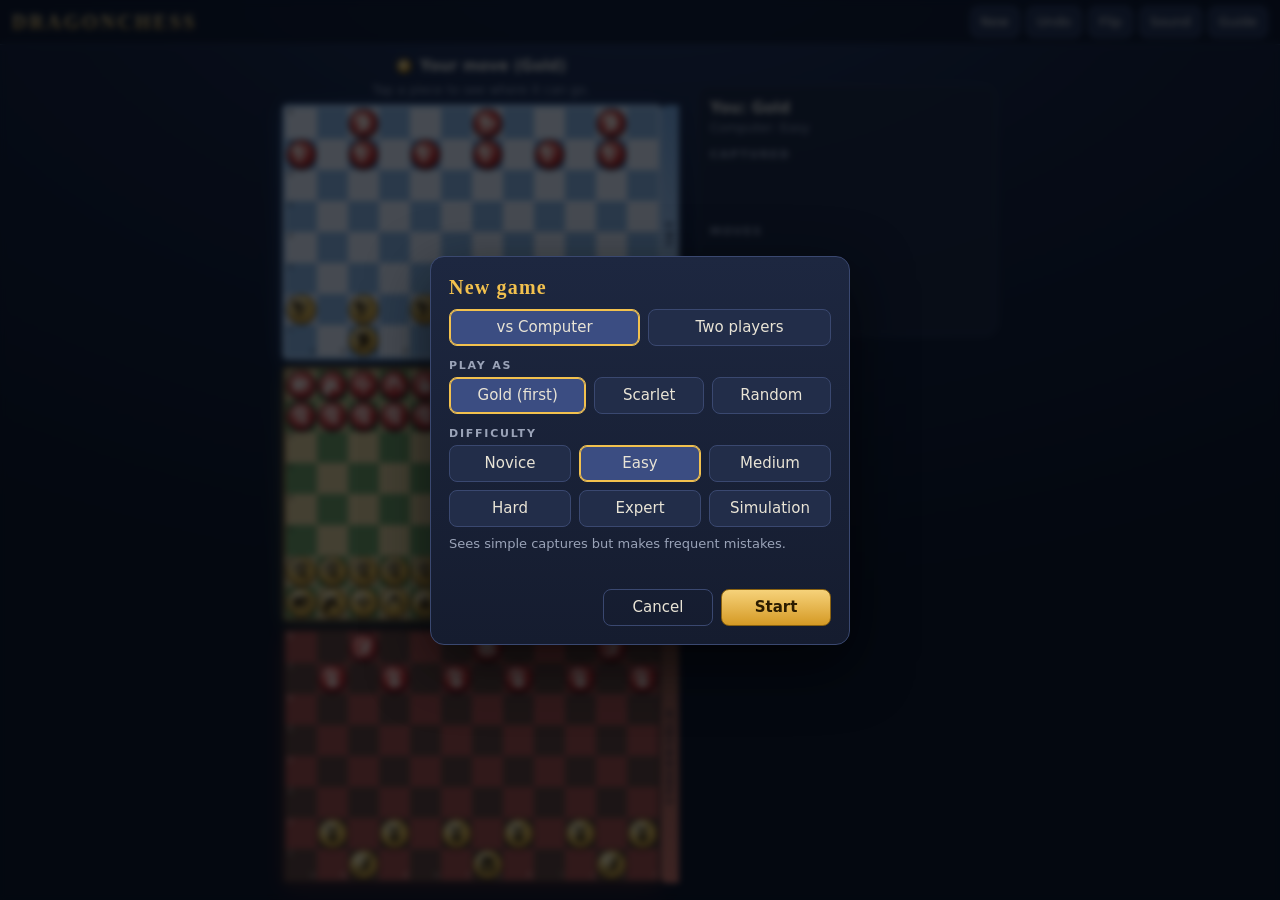
==== commit 661c6df2: "Wyvern: new saved-game key so older sessions are not loaded Claude-Session: https://claude.ai/code/s" ====
--- a/index.html
+++ b/index.html
@@ -855,7 +855,7 @@
   ];
   var REALM = ['', 'Underworld', 'Land', 'Sky'];
   var WY = typeof VARIANT_ID !== 'undefined' && VARIANT_ID === 'wyvern';
-  var KEY = WY ? 'wyvern.v2' : 'dragonchess.v1'; // bump the version when the Wyvern layout changes, so old saves are ignored
+  var KEY = WY ? 'wyvern.v3' : 'dragonchess.v1'; // bump the version when the Wyvern layout changes, so old saves are ignored
   var $ = function (id) { return document.getElementById(id); };
   var cfg = { mode: 'ai', side: 1, level: 1, simG: 0, simS: 0, sound: true };
   var st, moves = [], texts = [], caps = [], legal = [], stat = null;
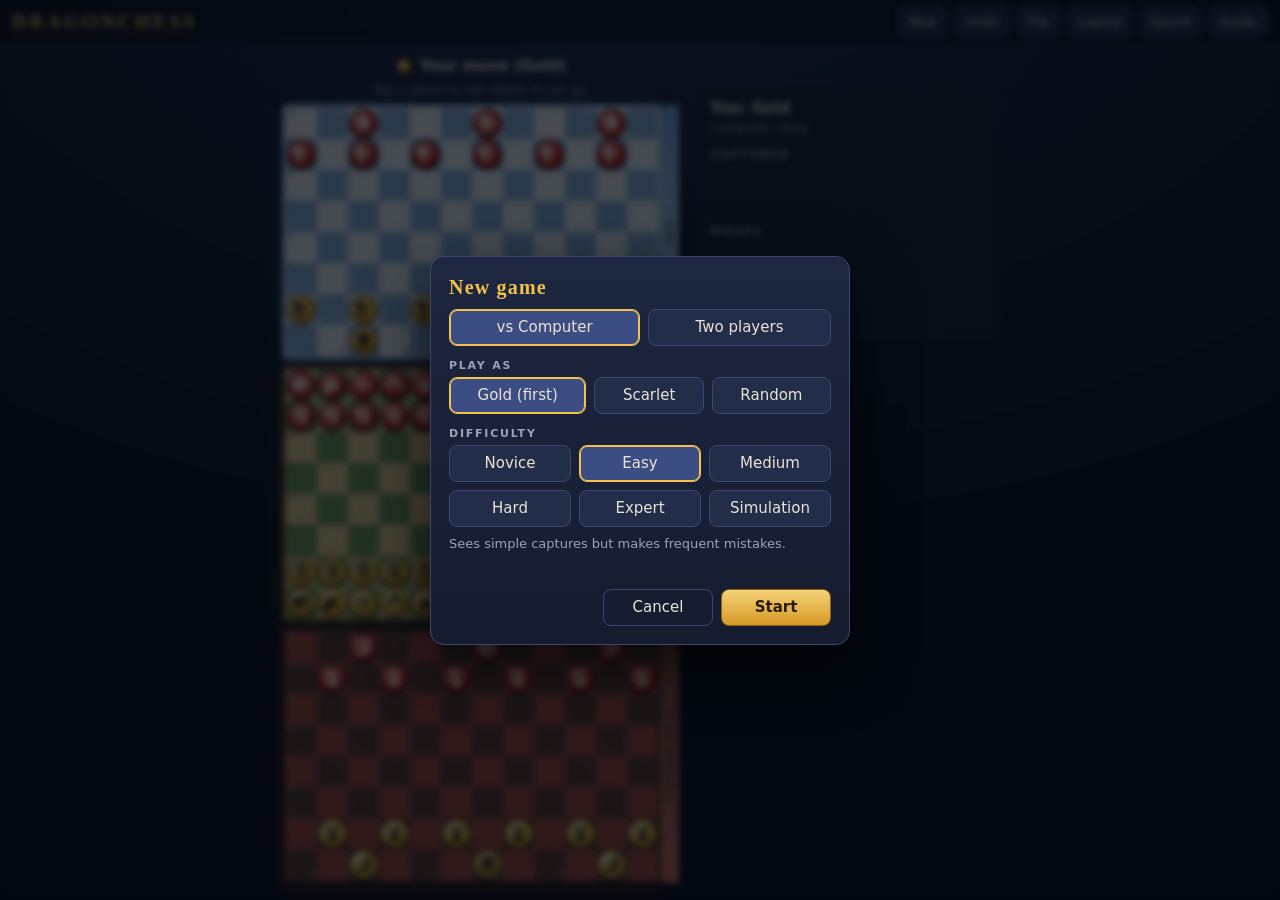
==== commit aefcd1c3: "Add Layout button for side by side boards Boards can be shown in one row (Sky left, Underworld right" ====
--- a/index.html
+++ b/index.html
@@ -46,6 +46,8 @@
 #info b{color:var(--ink)}
 
 #boards{display:flex;flex-direction:column;gap:8px}
+body.side #boards{flex-direction:row;align-items:flex-start;max-width:calc(100vw - 16px);overflow-x:auto;padding:4px 4px 12px}
+body.side #info{max-width:calc(100vw - 32px)}
 .bwrap{display:flex;align-items:stretch}
 .blabel{width:18px;writing-mode:vertical-rl;transform:rotate(180deg);text-align:center;font:700 10px/18px Georgia,serif;letter-spacing:.22em;
   text-transform:uppercase;border-radius:0 6px 6px 0;color:#0b1020}
@@ -138,7 +140,7 @@
 .gp ul{margin:0}
 .credits{font-size:12px;color:var(--dim);border-top:1px solid var(--line);padding-top:10px;margin-top:6px}
 .credits a{color:#9fc2ff}
-@media (max-width:480px){#top{padding-left:8px;padding-right:8px}#top h1{font-size:13px;letter-spacing:.03em}#top nav{gap:3px}#top nav button{padding:6px 6px;font-size:12px}}
+@media (max-width:480px){#top{padding-left:8px;padding-right:8px}#top h1{font-size:13px;letter-spacing:.03em}#top nav{gap:3px}#top nav button{padding:6px 4px;font-size:11.5px}}
 @media (prefers-reduced-motion:reduce){.piece{transition:none}.cell.check,.cell.rem::before{animation:none}}
 #optLevel>button{flex:1 1 28%}
 .cell.pend{box-shadow:inset 0 0 0 100px rgba(255,160,40,.55)}
@@ -154,6 +156,7 @@
       <button id="bNew" type="button">New</button>
       <button id="bUndo" type="button">Undo</button>
       <button id="bFlip" type="button">Flip</button>
+      <button id="bSide" type="button" title="Switch between stacked boards and boards side by side" aria-pressed="false">Layout</button>
       <button id="bSound" type="button">Sound</button>
       <button id="bGuide" type="button">Guide</button>
     </nav>
@@ -254,6 +257,8 @@
       VALID[i] = wy ? (l > 0 && f < 7 ? 1 : 0) : 1;
     }
   }
+  // Piece a promoting pawn-like piece becomes (p is the piece being promoted, signed).
+  function promoPiece(p) { return VARIANT === 'wyvern' ? ((p === A || p === -A) ? R : O) : H; }
   function fileLetter(f) { return 'abcdefghijkl'.charAt(f - FILE0); }
   function fileList() { return VARIANT === 'wyvern' ? [0, 1, 2, 3, 4, 5, 6] : [0, 1, 2, 3, 4, 5, 6, 7, 8, 9, 10, 11]; }
   function levelNums() { return VARIANT === 'wyvern' ? [3, 2] : [3, 2, 1]; } // 1-based, top board first
@@ -295,7 +300,7 @@
 
   /* ---------- State ---------- */
   function emptyState() {
-    return { board: new Int8Array(288), turn: 1, half: 0, lo: 0, hi: 0, score: 0, hl: [], hh: [], ucap: [], uhalf: [], uscore: [] };
+    return { board: new Int8Array(288), turn: 1, half: 0, lo: 0, hi: 0, score: 0, hl: [], hh: [], ucap: [], uhalf: [], uscore: [], upro: [] };
   }
   function refresh(st) {
     var lo = 0, hi = 0, sc = 0, b = st.board;
@@ -315,7 +320,8 @@
       }
       b[idx(3, 0, 0)] = G; b[idx(3, 6, 0)] = G; b[idx(3, 3, 0)] = R;
       b[idx(3, 0, 7)] = -G; b[idx(3, 6, 7)] = -G; b[idx(3, 3, 7)] = -R;
-      b[idx(3, 2, 0)] = A; b[idx(3, 4, 0)] = A; b[idx(3, 2, 7)] = -A; b[idx(3, 4, 7)] = -A;
+      b[idx(3, 1, 0)] = A; b[idx(3, 2, 0)] = A; b[idx(3, 4, 0)] = A; b[idx(3, 5, 0)] = A;
+      b[idx(3, 1, 7)] = -A; b[idx(3, 2, 7)] = -A; b[idx(3, 4, 7)] = -A; b[idx(3, 5, 7)] = -A;
       return refresh(st);
     }
     var back = [O, U, H, T, C, M, K, P, T, H, U, O];
@@ -423,6 +429,14 @@
           break;
         case T:
           slide(f, r, l, 1, 1); slide(f, r, l, 1, -1); slide(f, r, l, -1, 1); slide(f, r, l, -1, -1);
+          if (VARIANT === 'wyvern' && l === 1) {
+            // Ranger: capture from afar the Sky square directly above (the Ranger does not move).
+            var ua = 192 + r * 12 + f;
+            if (VALID[ua] && gb[ua] !== 0 && (gb[ua] > 0) !== (gs > 0)) {
+              if (gb[ua] === K || gb[ua] === -K) gking = true;
+              gout[gn++] = gfrom | (ua << 9) | F_REMOTE | F_CAP;
+            }
+          }
           break;
         case C:
           kingSteps(f, r, l);
@@ -462,7 +476,9 @@
           break;
         case A:
           if (l === 2) {
-            slide(f, r, 2, 0, fw); slide(f, r, 2, 1, fw); slide(f, r, 2, -1, fw);
+            gflag = (r + fw === 7 || r + fw === 0) ? F_PROMO : 0; // Sky: one square forward or diagonally forward
+            add(f, r + fw, 2, 0); add(f - 1, r + fw, 2, 0); add(f + 1, r + fw, 2, 0);
+            gflag = 0;
             var tg = [], q, qf, qr, qs, a1, a2;
             for (q = 0; q < 9; q++) {
               qf = f + AX[q]; qr = r + AY[q];
@@ -515,8 +531,9 @@
     if (m & F_REMOTE) { b[to] = 0; if (m & F_DOUBLE) b[to2] = 0; st.half = 0; }
     else {
       var p = b[from]; k = (p + 17) * 288 + from; lo ^= ZL[k]; hi ^= ZH[k]; sc -= PST[k]; b[from] = 0;
-      var pr = VARIANT === 'wyvern' ? O : H; // Wyvern Warriors promote to Oliphant
+      var pr = promoPiece(p);
       var np = (m & F_PROMO) ? (p > 0 ? pr : -pr) : p;
+      if (m & F_PROMO) st.upro.push(p);
       k = (np + 17) * 288 + to; lo ^= ZL[k]; hi ^= ZH[k]; sc += PST[k]; b[to] = np;
       st.half = (cap !== 0 || p === W || p === -W) ? 0 : st.half + 1;
     }
@@ -526,7 +543,7 @@
     var b = st.board, from = m & 511, to = (m >> 9) & 511, to2 = (m >> 21) & 511, cap2 = (m & F_DOUBLE) ? st.ucap.pop() : 0, cap = st.ucap.pop();
     st.turn = -st.turn;
     if (m & F_REMOTE) { b[to] = cap; if (m & F_DOUBLE) b[to2] = cap2; }
-    else { var p = b[to]; b[from] = (m & F_PROMO) ? (p > 0 ? W : -W) : p; b[to] = cap; }
+    else { var p = b[to]; b[from] = (m & F_PROMO) ? st.upro.pop() : p; b[to] = cap; }
     st.half = st.uhalf.pop(); st.score = st.uscore.pop(); st.lo = st.hl.pop(); st.hi = st.hh.pop();
   }
 
@@ -584,7 +601,7 @@
   function moveText(st, m) {
     var from = m & 511, to = (m >> 9) & 511, p = st.board[from], L = LETTERS.charAt(p > 0 ? p : -p);
     if (m & F_REMOTE) return L + sqName(from) + '×' + sqName(to) + ((m & F_DOUBLE) ? '×' + sqName((m >> 21) & 511) : '') + '*';
-    return L + sqName(from) + ((m & F_CAP) ? '×' : '-') + sqName(to) + ((m & F_PROMO) ? '=H' : '');
+    return L + sqName(from) + ((m & F_CAP) ? '×' : '-') + sqName(to) + ((m & F_PROMO) ? '=' + LETTERS.charAt(promoPiece(p)) : '');
   }
 
   /* ---------- Search ---------- */
@@ -847,7 +864,7 @@
 (function () {
   'use strict';
   var LEVELS = [
-    { name: 'Novice', depth: 1, noise: 500, note: 'Looks one move ahead and blunders constantly. Good for learning the pieces.' },
+    { name: 'Novice', depth: 1, noise: 1000, note: 'Makes mostly random moves. Good for learning the pieces.' },
     { name: 'Easy', depth: 1, noise: 300, note: 'Sees simple captures but makes frequent mistakes.' },
     { name: 'Medium', depth: 2, noise: 120, note: 'Sees short tactics but still gives pieces away now and then.' },
     { name: 'Hard', depth: 3, noise: 40, time: 1500, note: 'Searches three moves deep. Thinks for up to 1.5 seconds.' },
@@ -859,13 +876,13 @@
   var $ = function (id) { return document.getElementById(id); };
   var cfg = { mode: 'ai', side: 1, level: 1, simG: 0, simS: 0, sound: true };
   var st, moves = [], texts = [], caps = [], legal = [], stat = null;
-  var sel = -1, targets = {}, pendRem = -1, flipped = false, busy = false, worker = null, useWorker = true, reqId = 0, reqAt = 0;
+  var sel = -1, targets = {}, pendRem = -1, flipped = false, side = false, busy = false, worker = null, useWorker = true, reqId = 0, reqAt = 0;
   var cells = new Array(288), guideByLetter = {};
   GUIDE.forEach(function (g) { guideByLetter[g.letter] = g; });
 
   /* ---------- storage ---------- */
   function store() {
-    try { localStorage.setItem(KEY, JSON.stringify({ cfg: cfg, moves: moves, flipped: flipped })); } catch (e) { }
+    try { localStorage.setItem(KEY, JSON.stringify({ cfg: cfg, moves: moves, flipped: flipped, side: side })); } catch (e) { }
   }
   function restore() {
     try {
@@ -877,6 +894,7 @@
       if (o.cfg.level >= 0 && o.cfg.level < LEVELS.length) cfg.level = o.cfg.level | 0;
       cfg.sound = o.cfg.sound !== false;
       flipped = !!o.flipped;
+      side = !!o.side;
       return Array.isArray(o.moves) ? o.moves : null;
     } catch (e) { return null; }
   }
@@ -911,6 +929,8 @@
   }
 
   /* ---------- DOM ---------- */
+  // Wyvern Chess calls the Thief a Ranger.
+  function nameOf(t) { return WY && t === DC.T ? 'Ranger' : DC.NAMES[t]; }
   function pieceEl(p) {
     var d = document.createElement('div');
     d.className = 'piece ' + (p > 0 ? 'gold' : 'scarlet');
@@ -964,7 +984,7 @@
   }
   function mini(p) {
     var w = document.createElement('span'); w.className = 'mini'; w.appendChild(pieceEl(p));
-    w.title = DC.NAMES[p > 0 ? p : -p]; return w;
+    w.title = nameOf(p > 0 ? p : -p); return w;
   }
   function refreshPanel() {
     var tok = $('turnTok'), txt;
@@ -997,7 +1017,7 @@
   }
   function showInfo(p, sq) {
     var t = p > 0 ? p : -p, g = guideByLetter[DC.LETTERS.charAt(t)];
-    var s = '<b>' + (p > 0 ? 'Gold ' : 'Scarlet ') + DC.NAMES[t] + '</b> ' + DC.sqName(sq);
+    var s = '<b>' + (p > 0 ? 'Gold ' : 'Scarlet ') + nameOf(t) + '</b> ' + DC.sqName(sq);
     if (DC.isFrozen(st, sq)) s += ' (frozen by Basilisk)';
     else if (g) s += ': ' + g.lines.join(' ');
     $('info').innerHTML = s; $('info').title = g ? g.lines.join(' ') : '';
@@ -1009,10 +1029,26 @@
     var top = $('top').offsetHeight + 6 + 30 + 24;
     var nf = DC.fileList().length, nl = DC.levelNums().length;
     document.documentElement.style.setProperty('--cols', nf);
-    var cw = ((wide ? W - 340 : W) - 16 - 18 - 6) / nf;
-    var ch = (H - top - (nl - 1) * 6 - (nl - 1) * 8 - 8) / (nl * 8);
-    var c = Math.floor(Math.min(cw, ch));
-    if (c < 26) c = Math.max(18, Math.floor(Math.min(cw, 32))); // small screens: larger cells, page scrolls
+    document.body.classList.toggle('side', side);
+    $('bSide').className = side ? 'on' : '';
+    $('bSide').setAttribute('aria-pressed', side ? 'true' : 'false');
+    var cw, ch, c;
+    if (side) {
+      // boards in one row, Sky on the left: every board is a full 8 ranks tall
+      var sideCw = function (w) { return (w - 16 - nl * (18 + 6) - (nl - 1) * 8) / (nf * nl); };
+      ch = (H - top - 6 - 12) / 8;
+      var cBelow = Math.min(sideCw(W), ch, 64), cAside = Math.min(sideCw(W - 340), ch, 64);
+      wide = wide && cAside >= cBelow * 0.85; // keep the side panel only if it costs little board size
+      document.body.classList.toggle('wide', wide);
+      cw = sideCw(wide ? W - 340 : W);
+      c = Math.floor(Math.min(cw, ch));
+      if (c < 18) c = 18; // very narrow screens: the board row scrolls sideways
+    } else {
+      cw = ((wide ? W - 340 : W) - 16 - 18 - 6) / nf;
+      ch = (H - top - (nl - 1) * 6 - (nl - 1) * 8 - 8) / (nl * 8);
+      c = Math.floor(Math.min(cw, ch));
+      if (c < 26) c = Math.max(18, Math.floor(Math.min(cw, 32))); // small screens: larger cells, page scrolls
+    }
     if (c > 64) c = 64;
     document.documentElement.style.setProperty('--cell', c + 'px');
   }
@@ -1077,7 +1113,7 @@
     el.style.transform = '';
     setTimeout(function () {
       el.classList.remove('moving');
-      if (o.promo) el.querySelector('use').setAttribute('href', WY ? '#pc-O' : '#pc-H');
+      if (o.promo) el.querySelector('use').setAttribute('href', '#pc-' + DC.LETTERS.charAt(Math.abs(st.board[to])));
     }, 320);
   }
   function doMove(m) {
@@ -1263,6 +1299,7 @@
     $('newStart').onclick = startNew;
     $('bUndo').onclick = undo;
     $('bFlip').onclick = function () { flipped = !flipped; buildBoards(); refreshMarks(); store(); };
+    $('bSide').onclick = function () { side = !side; layout(); store(); };
     $('bSound').onclick = function () { cfg.sound = !cfg.sound; SFX.setMuted(!cfg.sound); refreshPanel(); store(); if (cfg.sound) SFX.play('move'); };
     $('bGuide').onclick = function () { $('dlgGuide').hidden = false; };
     $('guideClose').onclick = function () { $('dlgGuide').hidden = true; };
